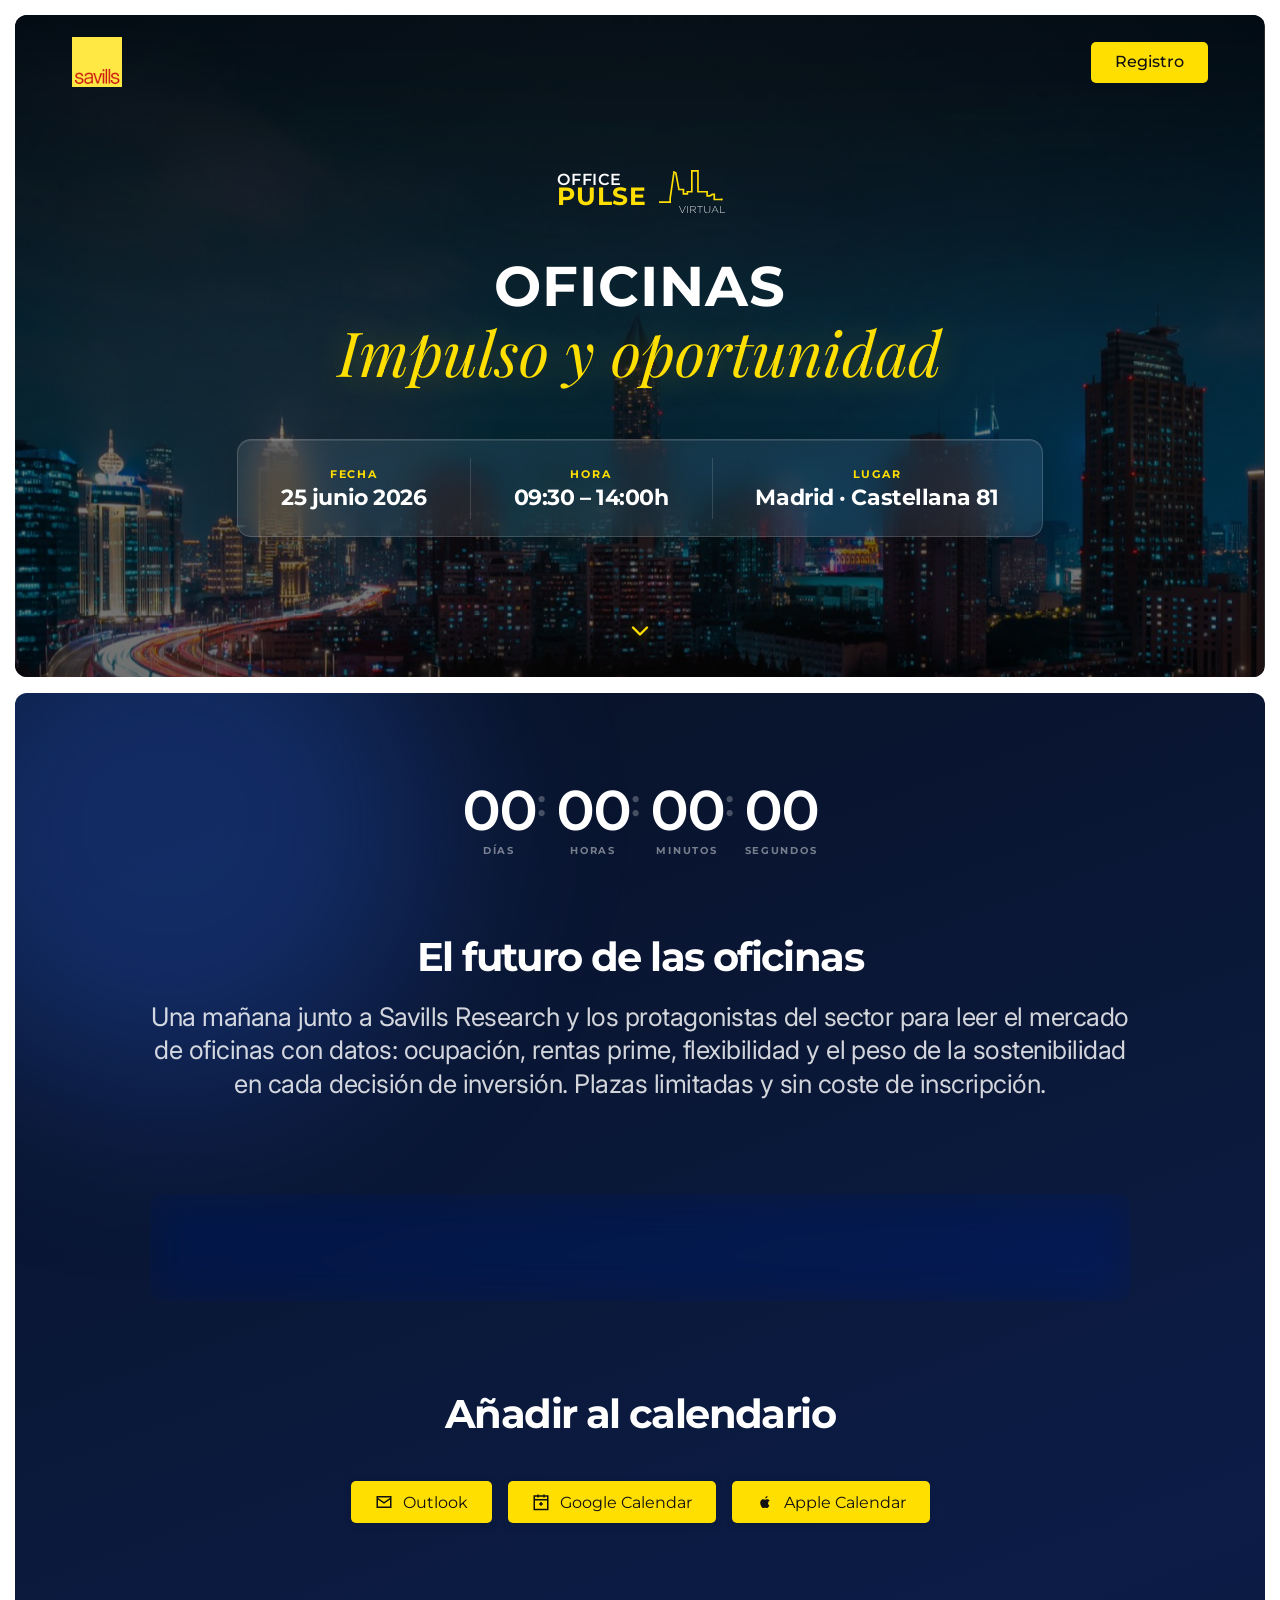
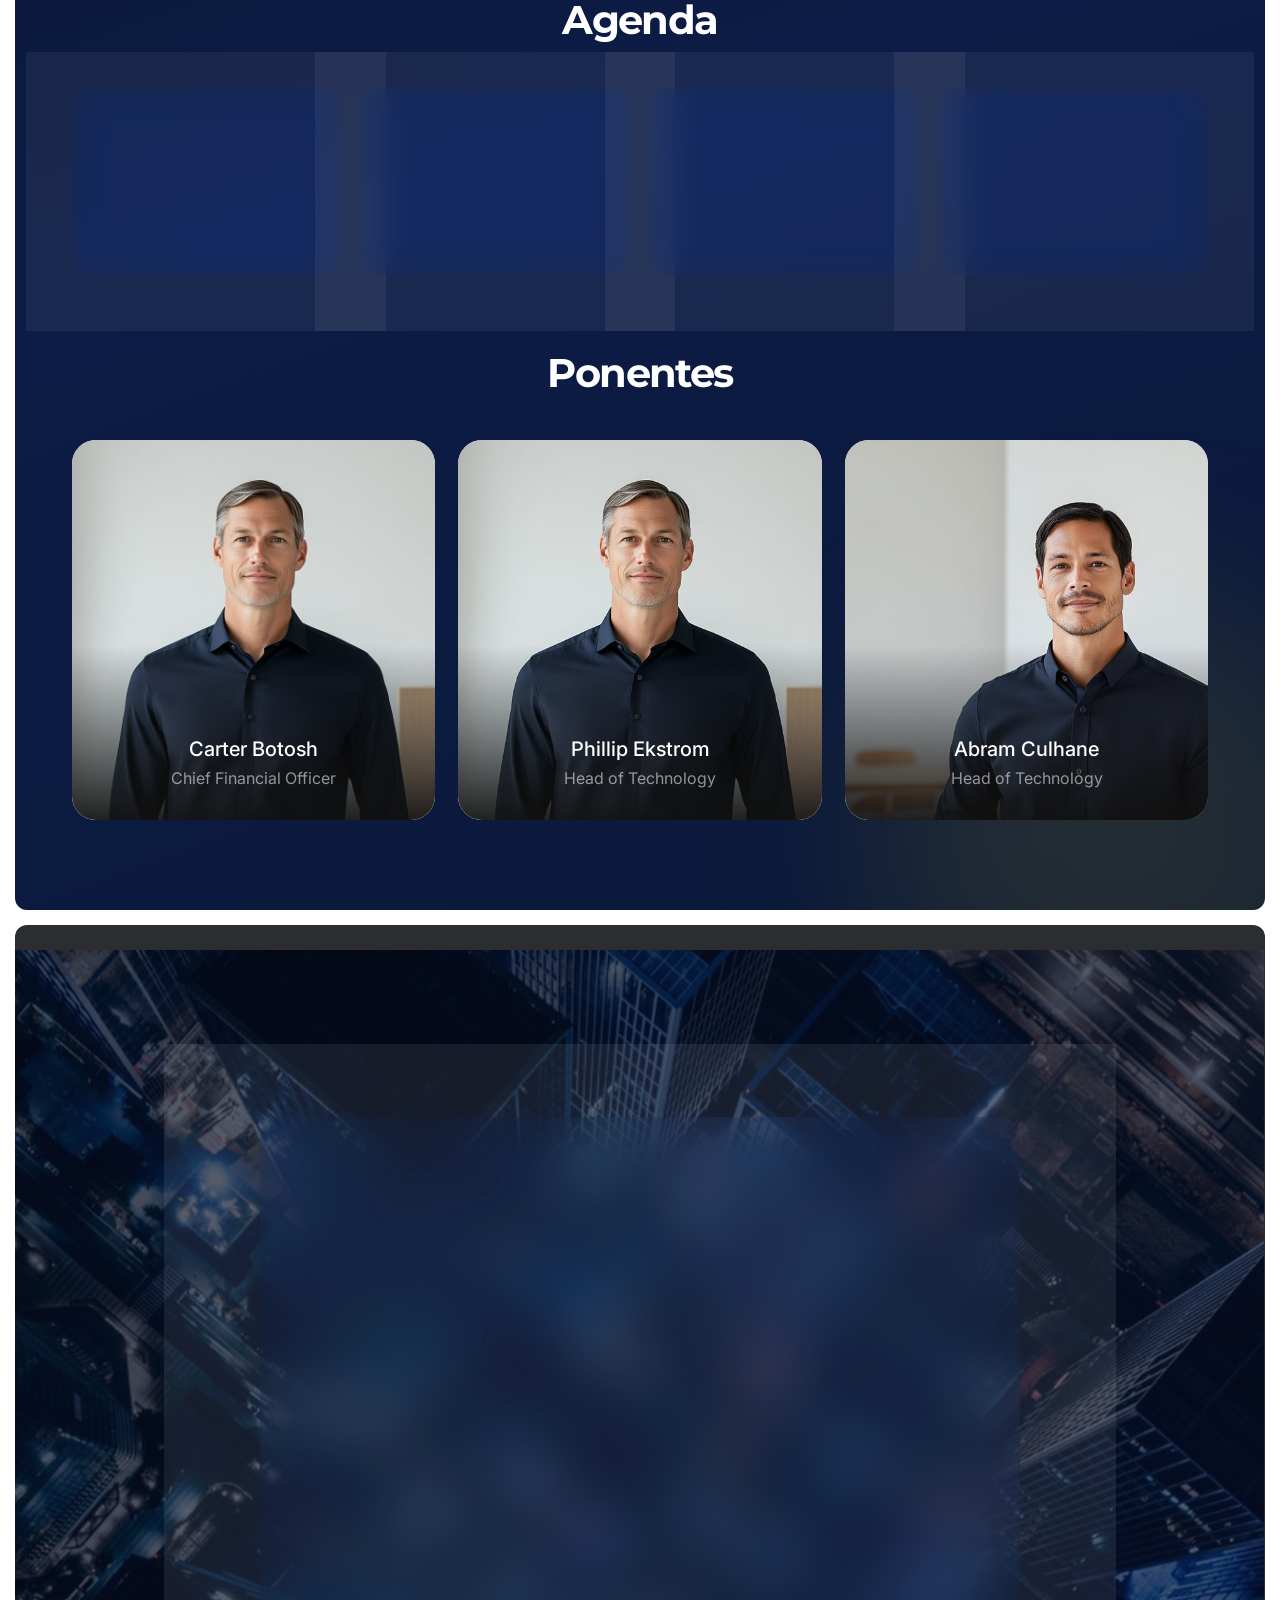
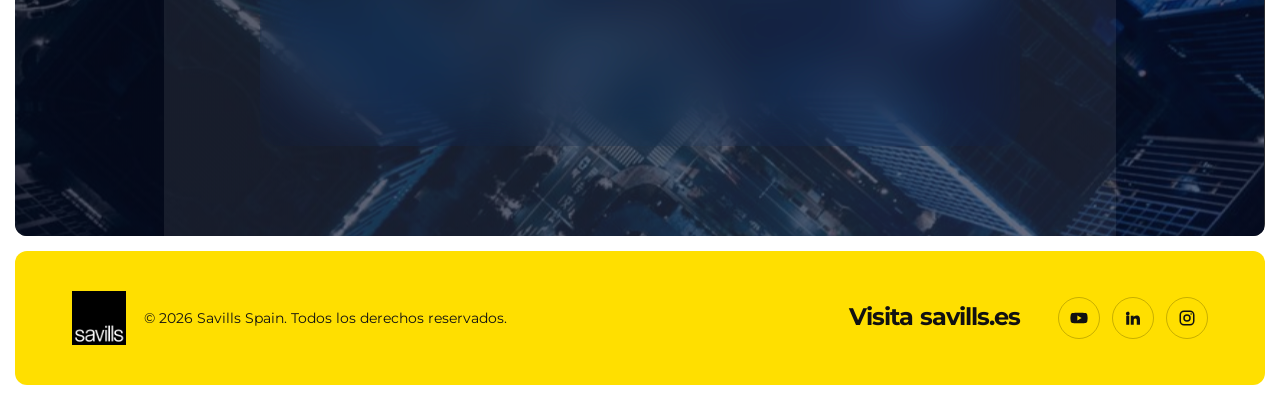
==== index.html @ 477c67a6 "feat: editor visual de landings (Fase 2) + landing data-driven LANDING DATA-DRIVEN (retrocompatible," ====
<!DOCTYPE html>
<html lang="es">
<head>
<meta charset="UTF-8">
<meta name="viewport" content="width=device-width, initial-scale=1.0">
<title>OFICINAS · Impulso y oportunidad — Savills</title>
<link rel="stylesheet" href="styles.css">
</head>
<body>
<div class="page">

  <!-- ============ HERO PANEL (with overlay nav) ============ -->
  <section class="hero panel" id="top">
    <div class="hero__bg" data-bind-bg="hero.backgroundImage" aria-hidden="true"></div>
    <nav class="nav">
      <a class="nav__logo" href="#top" aria-label="Savills">
        <img src="assets/savills-logo.png" alt="Savills">
      </a>
      <div class="nav__right">
        <a class="nav__cta" href="#registro" data-bind="hero.navCta">Registro</a>
      </div>
    </nav>

    <div class="hero__content">
      <div class="oplogo reveal">
        <div class="oplogo__words"><span class="l1" data-bind="hero.eyebrowLine1">OFFICE</span><span class="l2" data-bind="hero.eyebrowLine2">PULSE</span></div>
        <div class="oplogo__mark">
          <svg class="skyline" viewBox="0 0 66.886 34.367" fill="currentColor" aria-hidden="true"><path d="M65.644 29.5c-.358 0-.692.161-.934.444H58.644v-5.285h-3.175l-2.511 1.58h-1.787v-4.393H41.598V0h-8.143v21.846h-4.699v2.298h-2.334v-4.618h-4.853L18.392 2.688l-.016-.081L14.998.794 10.81 29.305l-.006 3.34H0v1.722h12.554v-4.89L16.372 3.493l.436.233 3.305 17.523h4.558v4.617h5.838v-2.297h4.698V1.722h4.642v21.847h9.573v4.393h4.05l2.511-1.581h.91v5.285h7.969c.227.183.5.281.78.281a1.244 1.244 0 0 0 0-2.449l.002.002z"/></svg>
          <svg class="virtual" viewBox="0 0 44.774 6.996" fill="currentColor" aria-hidden="true"><path d="M3.073 6.937 0 .049h.579l2.734 6.292L6.057.049h.548L3.532 6.937h-.459zM8.252 6.889V.049h.519v6.84h-.519zM11.02 6.889V.049h2.933c.858 0 1.547.264 1.966.674.329.323.529.782.529 1.27v.02c0 1.143-.868 1.798-2.046 1.954l2.305 2.922h-.658l-2.225-2.834h-2.285v2.834h-.519zm.519-3.293h2.354c1.168 0 2.036-.577 2.036-1.564v-.019c0-.919-.738-1.495-2.006-1.495h-2.384v3.078zM20.167 6.889V.518h-2.434V.049h5.388v.469h-2.435v6.371h-.519zM27.498 6.996c-1.676 0-2.864-1.036-2.864-2.951V.049h.519v3.947c0 1.613.888 2.541 2.365 2.541 1.417 0 2.325-.84 2.325-2.492V.049h.519v3.938c0 1.964-1.168 3.009-2.864 3.009zM31.573 6.889 34.826 0h.498l3.253 6.889h-.569l-.888-1.916H33l-.888 1.916h-.539zm1.646-2.375h3.682L35.065.557l-1.846 3.957zM40.154 6.889V.049h.519V6.42h4.101v.469h-4.62z"/></svg>
        </div>
      </div>

      <h1 class="hero__title reveal d1" data-bind="hero.title">Oficinas</h1>
      <p class="hero__sub reveal d1" style="color:var(--yellow)" data-bind="hero.subtitle">Impulso y oportunidad</p>

      <dl class="hero__meta reveal d2" data-list="hero.meta">
        <div><dt>25 junio 2026</dt><dd>Fecha</dd></div>
        <div><dt>09:30 – 14:00h</dt><dd>Hora</dd></div>
        <div><dt>Madrid · Castellana 81</dt><dd>Lugar</dd></div>
      </dl>
    </div>
    <a class="hero__scroll-hint" href="#evento" aria-label="Ir a la información del evento">
      <svg viewBox="0 0 24 24" fill="none" stroke="currentColor" stroke-width="2" stroke-linecap="round" stroke-linejoin="round" aria-hidden="true"><path d="m6 9 6 6 6-6"/></svg>
    </a>
  </section>

  <!-- ============ INFO PANEL ============ -->
  <section class="info panel" id="evento">
    <div class="info__inner">

      <!-- countdown -->
      <div class="clock reveal" id="clock" data-target="2026-06-25T09:30:00">
        <div class="clock__unit"><span class="clock__num" data-unit="days">00</span><span class="clock__lbl">días</span></div>
        <div class="clock__unit"><span class="clock__num" data-unit="hours">00</span><span class="clock__lbl">horas</span></div>
        <div class="clock__unit"><span class="clock__num" data-unit="mins">00</span><span class="clock__lbl">minutos</span></div>
        <div class="clock__unit"><span class="clock__num" data-unit="secs">00</span><span class="clock__lbl">segundos</span></div>
      </div>

      <!-- event name + description -->
      <div class="about reveal">
        <h2 class="sec-title" data-bind="event.name">El futuro de las oficinas</h2>
        <p class="about__desc" data-bind="event.description">Una mañana junto a Savills Research y los protagonistas del sector para leer el mercado de oficinas con datos: ocupación, rentas prime, flexibilidad y el peso de la sostenibilidad en cada decisión de inversión. Plazas limitadas y sin coste de inscripción.</p>
      </div>

      <!-- highlights pill -->
      <dl class="highlights reveal" data-list="highlights">
        <div class="highlights__item"><dt>25 jun 2026</dt><dd>Fecha</dd></div>
        <div class="highlights__item"><dt>09:30 – 14:00h</dt><dd>Hora</dd></div>
        <div class="highlights__item"><dt>Castellana 81, Madrid</dt><dd>Lugar</dd></div>
      </dl>

      <!-- add to calendar -->
      <div class="block" id="calendario">
        <h2 class="sec-title reveal">Añadir al calendario</h2>
        <div class="calbtns reveal d1">
          <button class="calbtn" data-cal="outlook">
            <svg viewBox="0 0 24 24" fill="none" stroke="currentColor" stroke-width="2"><rect x="3" y="5" width="18" height="14"/><path d="m3 7 9 6 9-6"/></svg>Outlook</button>
          <button class="calbtn" data-cal="google">
            <svg viewBox="0 0 24 24" fill="none" stroke="currentColor" stroke-width="2"><rect x="3" y="4" width="18" height="18"/><path d="M3 9h18M8 2v4M16 2v4M12 12v5M9.5 14.5h5"/></svg>Google Calendar</button>
          <button class="calbtn" data-cal="apple">
            <svg viewBox="0 0 24 24" fill="currentColor"><path d="M16.4 12.9c0-2 1.6-2.9 1.7-3-1-1.4-2.4-1.6-2.9-1.6-1.3-.1-2.4.7-3 .7-.6 0-1.6-.7-2.6-.7-1.4 0-2.6.8-3.3 2-1.4 2.4-.4 6 1 7.9.7.9 1.4 2 2.4 1.9.9 0 1.3-.6 2.4-.6 1.1 0 1.4.6 2.4.6 1 0 1.6-.9 2.3-1.8.7-1 1-2 1-2-.1 0-2-.7-2-3.4ZM14.6 6.3c.5-.6.8-1.5.7-2.3-.7 0-1.6.5-2.1 1.1-.5.5-.9 1.4-.8 2.2.8.1 1.6-.4 2.2-1Z"/></svg>Apple Calendar</button>
        </div>
      </div>

      <!-- agenda -->
      <div class="block" id="agenda">
        <h2 class="sec-title reveal">Agenda</h2>
        <div class="stats" id="stats"><!-- cards injected --></div>
      </div>

      <!-- speakers -->
      <div class="block" id="ponentes">
        <h2 class="sec-title reveal">Ponentes</h2>
        <div class="speakers" data-list="speakers">
          <figure class="spk reveal">
            <image-slot id="spk-1" shape="rect" fit="cover" src="assets/speaker-1.jpg" placeholder="Foto del ponente"></image-slot>
            <figcaption class="spk__cap"><div class="name">Carter Botosh</div><div class="role">Chief Financial Officer</div></figcaption>
          </figure>
          <figure class="spk reveal d1">
            <image-slot id="spk-2" shape="rect" fit="cover" src="assets/speaker-2.jpg" placeholder="Foto del ponente"></image-slot>
            <figcaption class="spk__cap"><div class="name">Phillip Ekstrom</div><div class="role">Head of Technology</div></figcaption>
          </figure>
          <figure class="spk reveal d2">
            <image-slot id="spk-3" shape="rect" fit="cover" src="assets/speaker-3.jpg" placeholder="Foto del ponente"></image-slot>
            <figcaption class="spk__cap"><div class="name">Abram Culhane</div><div class="role">Head of Technology</div></figcaption>
          </figure>
        </div>
      </div>

    </div>
  </section>

  <!-- ============ REGISTRO PANEL ============ -->
  <section class="registro panel" id="registro">
    <div class="registro__bg" aria-hidden="true"></div>
    <div class="registro__inner">
      <h2 class="sec-title reveal" data-bind="form.title">Formulario de registro</h2>

      <form class="form reveal d1" id="reg-form" novalidate>
        <div class="form__body">
          <div class="form__fields" data-fields>
            <div class="field">
              <label for="f-name">Nombre y apellidos <span class="req">*</span></label>
              <input id="f-name" name="name" type="text" placeholder="Ana García López" autocomplete="name" required>
              <span class="field__err">Indícanos tu nombre y apellidos.</span>
            </div>
            <div class="form__row">
              <div class="field">
                <label for="f-company">Compañía <span class="req">*</span></label>
                <input id="f-company" name="company" type="text" placeholder="Tu empresa" autocomplete="organization" required>
                <span class="field__err">¿En qué compañía trabajas?</span>
              </div>
              <div class="field">
                <label for="f-role">Cargo <span class="req">*</span></label>
                <input id="f-role" name="role" type="text" placeholder="Director de Inmuebles" autocomplete="organization-title" required>
                <span class="field__err">Indícanos tu cargo.</span>
              </div>
            </div>
            <div class="field">
              <label for="f-email">Email corporativo <span class="req">*</span></label>
              <input id="f-email" name="email" type="email" placeholder="nombre@empresa.com" autocomplete="email" required>
              <span class="field__err">Introduce un email corporativo válido.</span>
            </div>
            <div class="field">
              <label for="f-notes">Notas <span class="opt">(opcional)</span></label>
              <textarea id="f-notes" name="notes" placeholder="¿Alguna necesidad de accesibilidad, dieta o tema que te gustaría tratar?"></textarea>
              <span class="field__err"></span>
            </div>
          </div>
          <button type="submit" class="form__submit" data-bind="form.submitLabel">Completar registro</button>
          <p class="form__legal" data-bind-html="form.legal">Al registrarte aceptas la <a href="#">política de privacidad</a> de Savills. Usaremos tus datos únicamente para gestionar tu asistencia a este evento.</p>
        </div>
        <div class="form__success">
          <span class="check"><svg viewBox="0 0 24 24" fill="none" stroke="currentColor"><path d="m20 6-11 11L4 12"/></svg></span>
          <h3 data-bind="form.successTitle">¡Plaza reservada!</h3>
          <p id="success-msg" data-bind="form.successMessage">Gracias, te hemos enviado la confirmación a tu email. Nos vemos el 25 de junio.</p>
          <button type="button" class="calbtn" id="reset-form" data-bind="form.resetLabel" style="border-radius:8px;">Registrar a otra persona</button>
        </div>
      </form>
    </div>
  </section>

  <!-- ============ FOOTER PANEL ============ -->
  <footer class="footer panel">
    <div class="footer__left">
      <span class="footer__logo"><img src="assets/savills-logo-mono-black.png" alt="Savills"></span>
      <span class="footer__copy" data-bind="footer.copy">© 2026 Savills Spain. Todos los derechos reservados.</span>
    </div>
    <div class="footer__right">
      <a class="footer__visit" href="https://www.savills.es" target="_blank" rel="noopener" data-bind="footer.visitLabel" data-bind-href="footer.visitUrl">Visita savills.es</a>
      <div class="footer__social">
        <a class="social-btn" href="#" aria-label="YouTube"><svg viewBox="0 0 24 24" fill="currentColor"><path d="M23 7.5a3 3 0 0 0-2.1-2.1C19 4.9 12 4.9 12 4.9s-7 0-8.9.5A3 3 0 0 0 1 7.5 31 31 0 0 0 .5 12 31 31 0 0 0 1 16.5a3 3 0 0 0 2.1 2.1c1.9.5 8.9.5 8.9.5s7 0 8.9-.5a3 3 0 0 0 2.1-2.1 31 31 0 0 0 .5-4.5 31 31 0 0 0-.5-4.5ZM9.8 15.3V8.7l5.7 3.3-5.7 3.3Z"/></svg></a>
        <a class="social-btn" href="#" aria-label="LinkedIn"><svg viewBox="0 0 24 24" fill="currentColor"><path d="M4.98 3.5A2.5 2.5 0 1 1 5 8.5a2.5 2.5 0 0 1 0-5ZM3 9h4v12H3V9Zm6 0h3.8v1.7h.1c.5-1 1.8-2 3.7-2 4 0 4.7 2.6 4.7 5.9V21H17v-5.5c0-1.3 0-3-1.9-3s-2.1 1.4-2.1 2.9V21H9V9Z"/></svg></a>
        <a class="social-btn" href="#" aria-label="Instagram"><svg viewBox="0 0 24 24" fill="none" stroke="currentColor" stroke-width="2"><rect x="3" y="3" width="18" height="18" rx="5"/><circle cx="12" cy="12" r="4"/><circle cx="17.5" cy="6.5" r="1" fill="currentColor" stroke="none"/></svg></a>
      </div>
    </div>
  </footer>

</div>

<script src="image-slot.js"></script>
<script src="event-config.js"></script>
<script src="app.js"></script>
</body>
</html>
---- styles.css ----
/* =====================================================================
   SAVILLS · OFICINAS — Office Pulse event landing
   Faithful build of the attached Figma (centered card panels, dark hero,
   light-grey info/registro panels, yellow footer). Brand colours + type
   from the Savills design system.
   ===================================================================== */

@import url('https://fonts.googleapis.com/css2?family=Inter:wght@400;500;600&family=Host+Grotesk:wght@400;500;600&family=Playfair+Display:ital,wght@1,400;1,500&display=swap');
@font-face{font-family:'Montserrat';font-weight:300;font-display:swap;src:url('fonts/Montserrat-Light.ttf') format('truetype');}
@font-face{font-family:'Montserrat';font-weight:400;font-display:swap;src:url('fonts/Montserrat-Regular.ttf') format('truetype');}
@font-face{font-family:'Montserrat';font-weight:500;font-display:swap;src:url('fonts/Montserrat-Medium.ttf') format('truetype');}
@font-face{font-family:'Montserrat';font-weight:600;font-display:swap;src:url('fonts/Montserrat-SemiBold.ttf') format('truetype');}
@font-face{font-family:'Montserrat';font-weight:700;font-display:swap;src:url('fonts/Montserrat-Bold.ttf') format('truetype');}
@font-face{font-family:'Montserrat';font-weight:800;font-display:swap;src:url('fonts/Montserrat-ExtraBold.ttf') format('truetype');}

:root{
  --yellow:#FFDF00;
  --yellow-press:#F2D400;
  --ink:#111111;
  --black:#000000;
  --white:#FFFFFF;
  --panel:#E4E4E4;
  --hero:#2C2D31;
  --card:#F3F3F3;
  --grey:#888888;
  --grey-2:#535353;
  --hairline:#D2D2D2;
  --red:#C90C0F;

  --font:'Montserrat','Helvetica Neue',Arial,sans-serif;
  --inter:'Inter',var(--font);
  --grotesk:'Host Grotesk',var(--font);
  --serif:'Playfair Display',Georgia,serif;

  --frame:clamp(10px,1.2vw,16px);
  --maxw:1440px;
  --pad:clamp(22px,4.4vw,60px);
  --tight:-0.04em;
}

*{box-sizing:border-box;}
html{scroll-behavior:smooth;}
@media (prefers-reduced-motion:reduce){html{scroll-behavior:auto;}}
body{
  margin:0;background:var(--white);color:var(--ink);
  font-family:var(--font);font-size:16px;line-height:1.5;
  -webkit-font-smoothing:antialiased;text-rendering:optimizeLegibility;
}
img{display:block;max-width:100%;}
figure{margin:0;}
button{font-family:inherit;cursor:pointer;}
a{color:inherit;text-decoration:none;}

.page{max-width:var(--maxw);margin-inline:auto;padding:var(--frame);
  display:flex;flex-direction:column;gap:var(--frame);}
.panel{border-radius:12px;overflow:hidden;}
.inner{max-width:980px;margin-inline:auto;}

.sec-title{
  font-family:var(--font);font-weight:700;font-size:clamp(28px,4vw,40px);
  letter-spacing:var(--tight);line-height:1.05;text-align:center;color:var(--ink);margin:0;
}

.nav{position:absolute;inset:0 0 auto 0;z-index:20;
  display:flex;align-items:center;justify-content:space-between;
  padding:clamp(16px,2vw,22px) var(--pad);}
.nav__logo{width:50px;height:50px;display:block;flex:none;}
.nav__logo img{width:100%;height:100%;object-fit:contain;}
.nav__right{display:flex;align-items:center;gap:clamp(18px,3vw,40px);}
.nav__links{display:flex;gap:clamp(18px,2.4vw,34px);}
.nav__links a{color:rgba(255,255,255,.86);font-weight:500;font-size:.9rem;letter-spacing:.01em;transition:color .15s;}
.nav__links a:hover{color:#fff;}
.nav__cta{background:var(--yellow);color:var(--ink);font-weight:500;font-size:1rem;
  padding:.55em 1.5em;border-radius:5px;border:none;
  transition:background .18s,transform .12s,box-shadow .2s;}
.nav__cta:hover{background:var(--yellow-press);box-shadow:0 8px 22px rgba(255,223,0,.40);}
.nav__cta:active{transform:translateY(1px);}
@media (max-width:760px){.nav__links{display:none;}}

.hero{position:relative;overflow:hidden;background:var(--hero);color:#fff;
  min-height:clamp(520px,64vw,662px);
  display:flex;flex-direction:column;align-items:center;justify-content:center;
  text-align:center;padding:120px var(--pad) clamp(48px,7vw,90px);}
.hero__bg{
  position:absolute;inset:-25% 0;
  background:url('assets/cover-bg.jpg') center/cover no-repeat;
  will-change:transform;z-index:0;
}
.hero__bg::after{content:"";position:absolute;inset:0;
  background:radial-gradient(120% 90% at 50% 35%,rgba(255,255,255,.04),transparent 60%),
             linear-gradient(180deg,rgba(0,0,0,.42),rgba(0,0,0,.58));pointer-events:none;}
.hero__content{position:relative;z-index:2;display:flex;flex-direction:column;align-items:center;}

.oplogo{display:flex;align-items:center;gap:12px;margin-bottom:clamp(28px,5vw,48px);}
.oplogo__words{display:flex;flex-direction:column;align-items:flex-start;line-height:.86;letter-spacing:.04em;}
.oplogo__words .l1{font-weight:600;font-size:1rem;color:#fff;}
.oplogo__words .l2{font-weight:700;font-size:1.55rem;color:var(--yellow);}
.oplogo__mark{position:relative;width:64px;height:40px;color:var(--yellow);}
.oplogo__mark .skyline{width:100%;height:auto;}
.oplogo__mark .virtual{position:absolute;right:-2px;bottom:-3px;width:46px;height:auto;color:#fff;opacity:.9;}

.hero__title{font-family:var(--font);font-weight:700;text-transform:uppercase;
  font-size:clamp(30px,4.6vw,56px);letter-spacing:.02em;line-height:1;margin:0;}
.hero__sub{font-family:var(--serif);font-style:italic;font-weight:400;
  font-size:clamp(34px,5.2vw,62px);line-height:1.14;margin:.04em 0 0;text-wrap:balance;}
.hero__meta{
  display:inline-flex;align-items:stretch;flex-wrap:wrap;justify-content:center;
  margin-top:clamp(34px,5vw,52px);
  background:rgba(255,255,255,.08);
  backdrop-filter:blur(18px) saturate(150%);
  -webkit-backdrop-filter:blur(18px) saturate(150%);
  border:1px solid rgba(255,255,255,.16);
  border-radius:14px;
  overflow:hidden;
}
.hero__meta div{
  display:flex;flex-direction:column-reverse;align-items:center;gap:3px;
  padding:clamp(16px,2.2vw,26px) clamp(24px,3.4vw,48px);
  position:relative;
}
.hero__meta div+div::before{
  content:"";position:absolute;left:0;top:18%;bottom:18%;
  width:1px;background:rgba(255,255,255,.14);
}
.hero__meta dt{
  font-weight:700;font-size:clamp(16px,1.9vw,22px);
  letter-spacing:-.02em;color:#fff;line-height:1.1;
}
.hero__meta dd{
  margin:0;font-size:.68rem;font-weight:700;
  color:var(--yellow);letter-spacing:.16em;text-transform:uppercase;
}

.info{background:linear-gradient(160deg,#081226 0%,#0c1c46 55%,#0a1838 100%);padding:clamp(48px,7vw,96px) var(--pad);}
.info__inner{max-width:1180px;margin-inline:auto;display:flex;flex-direction:column;
  gap:clamp(44px,6vw,78px);align-items:center;}
.info .sec-title{color:#fff;}

.clock{
  display:flex;align-items:flex-start;justify-content:center;
  gap:clamp(4px,1vw,10px);
}
.clock__unit{
  display:flex;flex-direction:column;align-items:center;
  gap:6px;min-width:clamp(58px,9vw,84px);position:relative;
}
.clock__unit+.clock__unit::before{
  content:":";position:absolute;left:calc(-1 * clamp(4px,1vw,10px));top:0;
  transform:translateX(-50%);
  font-weight:600;font-size:clamp(24px,3.6vw,38px);line-height:1.1;
  color:rgba(255,255,255,.25);
}
.clock__num{
  font-family:var(--font);font-weight:600;
  font-size:clamp(36px,5.4vw,56px);
  color:#fff;letter-spacing:-.03em;line-height:1;
  font-variant-numeric:tabular-nums;
}
.clock__lbl{
  font-size:.6rem;font-weight:700;
  color:rgba(255,255,255,.45);letter-spacing:.18em;text-transform:uppercase;
}
@keyframes num-tick{
  0%{opacity:.4;transform:translateY(-5px);}
  100%{opacity:1;transform:translateY(0);}
}
.clock__num.ticked{animation:num-tick .22s cubic-bezier(.2,.8,.2,1);}

.about{display:flex;flex-direction:column;align-items:center;gap:22px;max-width:980px;}
.about__desc{font-family:var(--inter);font-weight:400;font-size:clamp(17px,2vw,26px);
  line-height:1.32;letter-spacing:-.02em;text-align:center;color:rgba(255,255,255,.82);margin:0;}

.highlights{width:min(980px,100%);
  background:rgba(255,255,255,.06);
  backdrop-filter:blur(18px) saturate(150%);
  -webkit-backdrop-filter:blur(18px) saturate(150%);
  border:1px solid rgba(255,255,255,.14);
  border-radius:12px;
  display:flex;justify-content:center;align-items:stretch;
  padding:clamp(16px,2vw,22px) clamp(20px,3vw,40px);gap:0;}
.highlights__item{flex:1;display:flex;flex-direction:column-reverse;align-items:center;gap:4px;
  padding:6px clamp(8px,2vw,24px);position:relative;text-align:center;}
.highlights__item + .highlights__item::before{content:"";position:absolute;left:0;top:14%;bottom:14%;width:1px;background:rgba(255,255,255,.14);}
.highlights__item dt{font-family:var(--font);font-weight:700;font-size:clamp(15px,1.6vw,20px);letter-spacing:-.01em;color:#fff;white-space:nowrap;}
.highlights__item dd{margin:0;font-size:.62rem;font-weight:700;color:var(--yellow);letter-spacing:.16em;text-transform:uppercase;}
@media (max-width:600px){
  .highlights{flex-direction:column;gap:14px;}
  .highlights__item + .highlights__item::before{display:none;}
}

.block{width:100%;display:flex;flex-direction:column;align-items:center;gap:clamp(28px,4vw,46px);}

.stats{display:grid;grid-template-columns:repeat(4,1fr);gap:clamp(12px,1.6vw,22px);width:100%;}
.stat{background:rgba(255,255,255,.06);
  border:1px solid rgba(255,255,255,.12);
  backdrop-filter:blur(14px) saturate(140%);
  -webkit-backdrop-filter:blur(14px) saturate(140%);
  border-radius:20px;padding:clamp(18px,1.8vw,24px);
  min-height:clamp(150px,16vw,188px);display:flex;flex-direction:column;justify-content:space-between;gap:16px;
  transition:transform .2s ease,box-shadow .2s ease,background .2s ease;}
.stat:hover{transform:translateY(-4px);background:rgba(255,255,255,.10);box-shadow:0 14px 36px rgba(0,0,0,.30);}
.stat__title{font-family:var(--inter);font-weight:400;font-size:clamp(12px,1.1vw,14px);
  letter-spacing:.1em;line-height:1.45;color:var(--yellow);text-transform:uppercase;}
.stat__value{font-family:var(--grotesk);font-weight:400;font-size:clamp(26px,3vw,36px);
  letter-spacing:-.02em;color:#fff;}
@media (max-width:900px){.stats{grid-template-columns:repeat(2,1fr);}}
@media (max-width:480px){.stats{grid-template-columns:1fr;}}

.calbtns{display:flex;gap:clamp(10px,1.4vw,16px);flex-wrap:wrap;justify-content:center;}
.calbtn{background:var(--yellow);color:var(--ink);border:none;border-radius:5px;
  font-family:var(--font);font-weight:400;font-size:1rem;padding:.7em 1.5em;
  display:inline-flex;align-items:center;gap:10px;transition:background .15s,transform .12s;}
.calbtn svg{width:18px;height:18px;}
.calbtn:hover{background:var(--yellow-press);}
.calbtn:active{transform:translateY(1px);}

.speakers{display:grid;grid-template-columns:repeat(3,1fr);gap:clamp(14px,1.8vw,28px);width:100%;}
.spk{position:relative;border-radius:24px;overflow:hidden;aspect-ratio:378/395;background:var(--card);}
.spk image-slot,.spk__img{position:absolute;inset:0;width:100%;height:100%;display:block;}
.spk__img{object-fit:cover;}
.spk::after{content:"";position:absolute;left:0;right:0;bottom:0;height:46%;
  background:linear-gradient(to top,rgba(17,17,17,.92),rgba(17,17,17,0));z-index:2;pointer-events:none;}
.spk__cap{position:absolute;left:0;right:0;bottom:clamp(18px,2.4vw,30px);z-index:3;text-align:center;padding:0 16px;}
.spk__cap .name{font-family:var(--inter);font-weight:500;font-size:clamp(16px,1.7vw,20px);color:#fff;}
.spk__cap .role{font-family:var(--inter);font-weight:400;font-size:clamp(13px,1.4vw,16px);color:rgba(255,255,255,.55);margin-top:2px;}
@media (max-width:760px){.speakers{grid-template-columns:1fr;max-width:420px;margin-inline:auto;}}

.registro{
  position:relative;
  overflow:hidden;
  background:var(--hero);
  padding:clamp(48px,7vw,90px) var(--pad);
}
.registro__bg{
  position:absolute;
  inset:-25% 0;
  background:url('assets/registro-bg.jpg') center/cover no-repeat;
  will-change:transform;
  z-index:0;
}
.registro__bg::after{
  content:"";position:absolute;inset:0;
  background:linear-gradient(135deg,rgba(4,10,28,.72) 0%,rgba(8,18,50,.60) 100%);
}
.registro__inner{position:relative;z-index:1;max-width:760px;margin-inline:auto;display:flex;flex-direction:column;align-items:center;gap:clamp(8px,1.4vw,16px);}
.registro h2{margin:0 0 clamp(28px,4vw,44px);color:#fff;}

.form{
  width:100%;
  background:rgba(255,255,255,.08);
  backdrop-filter:blur(28px) saturate(160%);
  -webkit-backdrop-filter:blur(28px) saturate(160%);
  border:1px solid rgba(255,255,255,.16);
  border-radius:20px;
  padding:clamp(28px,3.6vw,52px);
  box-shadow:0 24px 64px rgba(0,0,0,.35),inset 0 1px 0 rgba(255,255,255,.12);
}
.form__row{display:grid;grid-template-columns:1fr 1fr;gap:18px;}
.field{display:flex;flex-direction:column;gap:7px;margin-bottom:18px;}
.field label{font-family:var(--inter);font-size:.82rem;font-weight:600;letter-spacing:.02em;color:rgba(255,255,255,.65);}
.field label .opt{font-weight:400;color:rgba(255,255,255,.35);}
.field .req{color:#ff8080;}
.field input,.field textarea,.field select{
  font-family:var(--inter);font-size:1rem;color:#fff;
  background:rgba(255,255,255,.07);
  border:1.5px solid rgba(255,255,255,.14);
  border-radius:10px;padding:.8em .95em;width:100%;
  transition:border-color .18s,background .18s;}
.field textarea{resize:vertical;min-height:104px;}
.field select{appearance:none;-webkit-appearance:none;cursor:pointer;
  background-image:url("data:image/svg+xml,%3Csvg xmlns='http://www.w3.org/2000/svg' viewBox='0 0 24 24' fill='none' stroke='%23ffffff99' stroke-width='2' stroke-linecap='round' stroke-linejoin='round'%3E%3Cpath d='m6 9 6 6 6-6'/%3E%3C/svg%3E");
  background-repeat:no-repeat;background-position:right .9em center;background-size:18px;padding-right:2.6em;}
.field select option{color:#111;}
.field input::placeholder,.field textarea::placeholder{color:rgba(255,255,255,.28);}
.field input:focus,.field textarea:focus,.field select:focus{
  outline:none;
  border-color:rgba(255,255,255,.55);
  background:rgba(255,255,255,.11);}
.field.invalid input,.field.invalid textarea,.field.invalid select{border-color:#ff6b6b;background:rgba(255,80,80,.07);}
.spk__ph{display:flex;align-items:center;justify-content:center;text-align:center;
  background:var(--card);color:var(--grey);font-size:.8rem;font-weight:600;padding:12px;}
.field__err{font-family:var(--inter);font-size:.78rem;color:#ff8080;font-weight:500;display:none;}
.field.invalid .field__err{display:block;}
.form__submit{width:100%;margin-top:4px;background:var(--yellow);color:var(--ink);border:none;border-radius:10px;
  font-family:var(--font);font-weight:700;font-size:1.02rem;padding:1.05em;transition:background .15s,transform .12s,box-shadow .15s;}
.form__submit:hover{background:var(--yellow-press);box-shadow:0 4px 20px rgba(255,223,0,.35);}
.form__submit:active{transform:translateY(1px);}
.form__legal{font-family:var(--inter);font-size:.78rem;color:rgba(255,255,255,.4);text-align:center;margin:14px 0 0;line-height:1.5;}
.form__legal a{color:rgba(255,255,255,.65);text-decoration:underline;}
@media (max-width:520px){.form__row{grid-template-columns:1fr;}}

.form__success{display:none;flex-direction:column;align-items:center;text-align:center;gap:16px;padding:clamp(28px,4vw,48px) 12px;}
.form.done .form__body{display:none;}
.form.done .form__success{display:flex;}
.form__success .check{width:68px;height:68px;background:var(--yellow);border-radius:50%;display:grid;place-items:center;}
.form__success .check svg{width:34px;height:34px;color:var(--ink);stroke-width:3;}
.form__success h3{font-family:var(--font);font-weight:700;font-size:1.5rem;margin:0;letter-spacing:var(--tight);color:#fff;}
.form__success p{font-family:var(--inter);color:rgba(255,255,255,.6);margin:0;max-width:36ch;}

.footer{background:var(--yellow);color:var(--ink);padding:clamp(28px,3.4vw,40px) var(--pad);
  display:flex;align-items:center;justify-content:space-between;gap:28px;flex-wrap:wrap;}
.footer__logo{width:54px;height:54px;display:grid;place-items:center;flex:none;}
.footer__logo img{width:100%;height:100%;object-fit:contain;}
.footer__left{display:flex;align-items:center;gap:18px;}
.footer__copy{font-family:var(--font);font-weight:400;font-size:.86rem;color:var(--ink);}
.footer__right{display:flex;align-items:center;gap:clamp(20px,3vw,40px);}
.footer__visit{font-family:var(--font);font-weight:700;font-size:clamp(18px,2vw,24px);letter-spacing:var(--tight);
  border-bottom:2px solid var(--ink);padding-bottom:2px;transition:opacity .15s;}
.footer__visit:hover{opacity:.65;}
.footer__social{display:flex;gap:12px;}
.social-btn{width:42px;height:42px;border-radius:50%;border:1px solid rgba(0,0,0,.22);
  display:grid;place-items:center;color:var(--ink);transition:background .15s,color .15s,transform .12s;}
.social-btn svg{width:18px;height:18px;}
.social-btn:hover{background:var(--ink);color:var(--yellow);transform:translateY(-2px);}
@media (max-width:680px){.footer{flex-direction:column;align-items:flex-start;gap:22px;}}

.reveal{opacity:0;transform:translateY(30px);transition:opacity 1.05s cubic-bezier(.16,.7,.2,1),transform 1.05s cubic-bezier(.16,.7,.2,1);}
.reveal.in{opacity:1;transform:none;}
.reveal.d1{transition-delay:.12s;}
.reveal.d2{transition-delay:.24s;}
.reveal.d3{transition-delay:.36s;}
html.reveal-fallback .reveal{opacity:1 !important;transform:none !important;transition:none !important;}
@media (prefers-reduced-motion:reduce){.reveal{opacity:1;transform:none;transition:none;}}
.reveal.d4{transition-delay:.48s;}

/* =====================================================================
   ENHANCEMENTS · capa de pulido visual (degradados · glows · microinteracciones)
   Bloque ADITIVO — eliminar de aquí al final para volver al estado anterior.
   ===================================================================== */

/* — Marca: selección de texto + scrollbar — */
::selection{background:var(--yellow);color:var(--ink);}
html{scrollbar-color:var(--yellow) transparent;}
*::-webkit-scrollbar{width:10px;height:10px;}
*::-webkit-scrollbar-track{background:transparent;}
*::-webkit-scrollbar-thumb{background:rgba(120,120,120,.45);border-radius:10px;}
*::-webkit-scrollbar-thumb:hover{background:var(--yellow);}

/* — Accesibilidad: foco visible coherente — */
a:focus-visible,button:focus-visible,input:focus-visible,textarea:focus-visible{
  outline:2px solid var(--yellow);outline-offset:3px;border-radius:4px;
}

/* — Botones amarillos: lift + glow (color plano, sin degradado) — */
.calbtn,.form__submit{
  box-shadow:0 2px 10px rgba(0,0,0,.10);
  transition:transform .18s cubic-bezier(.2,.8,.2,1),box-shadow .25s ease,background-color .15s ease;
}
.calbtn:hover,.form__submit:hover{
  transform:translateY(-2px);
  box-shadow:0 12px 28px rgba(255,223,0,.40);
}
.calbtn:active,.form__submit:active{transform:translateY(0);box-shadow:0 4px 14px rgba(255,223,0,.30);}

/* — Shine sweep en el CTA del formulario — */
.form__submit{position:relative;overflow:hidden;}
.form__submit::after{
  content:"";position:absolute;top:0;left:0;height:100%;width:55%;pointer-events:none;
  background:linear-gradient(120deg,transparent,rgba(255,255,255,.55),transparent);
  transform:translateX(-180%) skewX(-18deg);transition:transform .7s ease;
}
.form__submit:hover::after{transform:translateX(280%) skewX(-18deg);}

/* — Logo nav: leve realce al pasar — */
.nav__logo{transition:transform .3s cubic-bezier(.2,.8,.2,1);}
.nav__logo:hover{transform:scale(1.06);}

/* — Hero: glow en el subtítulo amarillo + flotación del isotipo — */
.hero__sub{text-shadow:0 2px 34px rgba(255,223,0,.28);}
.oplogo__mark{animation:op-float 4.5s ease-in-out infinite;}
@keyframes op-float{0%,100%{transform:translateY(0);}50%{transform:translateY(-5px);}}

/* — Profundidad extra en superficies glass — */
.hero__meta,.highlights,.stat{box-shadow:0 10px 30px rgba(0,0,0,.18),inset 0 1px 0 rgba(255,255,255,.10);}

/* — Info: glows ambientales que derivan lentamente — */
.info{position:relative;}
.info__inner{position:relative;z-index:1;}
.info::before,.info::after{content:"";position:absolute;border-radius:50%;filter:blur(90px);pointer-events:none;z-index:0;}
.info::before{width:540px;height:540px;background:rgba(40,92,210,.34);top:-140px;left:-120px;animation:glow-a 17s ease-in-out infinite;}
.info::after{width:480px;height:480px;background:rgba(255,223,0,.10);bottom:-160px;right:-90px;animation:glow-b 20s ease-in-out infinite;}
@keyframes glow-a{0%,100%{transform:translate(0,0);}50%{transform:translate(60px,40px);}}
@keyframes glow-b{0%,100%{transform:translate(0,0);}50%{transform:translate(-50px,-30px);}}

/* — Tarjetas de agenda: acento amarillo que se despliega en hover — */
.stat{position:relative;}
.stat::before{content:"";position:absolute;top:0;left:50%;transform:translateX(-50%);
  width:0;height:3px;border-radius:0 0 3px 3px;background:var(--yellow);transition:width .32s cubic-bezier(.2,.8,.2,1);}
.stat:hover::before{width:64%;}

/* — Ponentes: zoom de imagen + elevación + glow — */
.spk{transition:transform .35s cubic-bezier(.2,.8,.2,1),box-shadow .35s ease;}
.spk image-slot,.spk .spk__img{transition:transform .55s cubic-bezier(.2,.8,.2,1);transform-origin:center;}
.spk:hover{transform:translateY(-5px);box-shadow:0 24px 48px rgba(0,0,0,.40);}
.spk:hover image-slot,.spk:hover .spk__img{transform:scale(1.07);}
.spk__cap{transition:transform .35s cubic-bezier(.2,.8,.2,1);}
.spk:hover .spk__cap{transform:translateY(-4px);}

/* — Footer: redes con relieve + enlace con subrayado animado — */
.social-btn{transition:background .2s,color .2s,transform .18s cubic-bezier(.2,.8,.2,1),box-shadow .2s;}
.social-btn:hover{box-shadow:0 10px 20px rgba(0,0,0,.22);}
.footer__visit{border-bottom:none;position:relative;padding-bottom:3px;}
.footer__visit::after{content:"";position:absolute;left:0;bottom:0;width:100%;height:2px;background:var(--ink);
  transform:scaleX(0);transform-origin:left;transition:transform .4s cubic-bezier(.2,.8,.2,1);}
.footer__visit:hover{opacity:1;}
.footer__visit:hover::after{transform:scaleX(1);transform-origin:left;}

/* — Botón flotante "volver arriba" — */
.to-top{
  position:fixed;right:clamp(16px,2.4vw,28px);bottom:clamp(16px,2.4vw,28px);z-index:60;
  width:48px;height:48px;border:none;border-radius:50%;
  background-image:linear-gradient(135deg,#FFE85C 0%,#FFDF00 52%,#F4D200 100%);
  color:var(--ink);display:grid;place-items:center;
  box-shadow:0 8px 22px rgba(0,0,0,.28);
  opacity:0;visibility:hidden;transform:translateY(14px) scale(.9);
  transition:opacity .3s ease,transform .3s cubic-bezier(.2,.8,.2,1),visibility .3s,box-shadow .25s ease;
}
.to-top.show{opacity:1;visibility:visible;transform:translateY(0) scale(1);}
.to-top:hover{transform:translateY(-3px) scale(1.05);box-shadow:0 14px 30px rgba(255,223,0,.45);}
.to-top:active{transform:translateY(0) scale(1);}
.to-top svg{width:22px;height:22px;}

/* — Hero scroll hint arrow — */
.hero__scroll-hint{
  position:absolute;bottom:clamp(20px,3.5vw,32px);left:50%;
  transform:translateX(-50%);z-index:2;
  display:block;color:var(--yellow);opacity:1;cursor:pointer;
  animation:scroll-bounce 2.6s ease-in-out infinite;
}
.hero__scroll-hint svg{display:block;width:28px;height:28px;
  filter:drop-shadow(0 0 6px rgba(255,223,0,.45));transition:transform .2s ease;}
.hero__scroll-hint:hover svg{transform:translateY(3px);}
@keyframes scroll-bounce{
  0%,100%{transform:translateX(-50%) translateY(0);}
  55%{transform:translateX(-50%) translateY(8px);}
}

/* — Respeto a usuarios con movimiento reducido — */
@media (prefers-reduced-motion:reduce){
  .oplogo__mark,.info::before,.info::after{animation:none;}
  .form__submit::after{transition:none;}
  .spk,.spk image-slot,.spk__cap,.stat::before{transition:none;}
  .to-top{transition:opacity .2s ease,visibility .2s;}
  .hero__scroll-hint{animation:none;}
}

/* =====================================================================
   MOBILE REVIEW · ajustes responsive (≤860 / ≤600 / ≤420)
   ===================================================================== */
@media (max-width:860px){
  /* Nav más compacta + menos espacio superior del hero */
  .hero{padding-top:clamp(88px,16vw,110px);}
  .nav__logo{width:44px;height:44px;}

  /* Calendario: botones apilados a ancho cómodo (mejor tap target) */
  .calbtns{width:100%;max-width:380px;flex-direction:column;}
  .calbtn{width:100%;justify-content:center;padding:.95em 1.2em;}

  /* Footer: el bloque derecho fluye en vertical sin apretarse */
  .footer__right{flex-direction:column;align-items:flex-start;gap:16px;}
  .footer__visit{font-size:clamp(18px,5vw,22px);}
}

@media (max-width:600px){
  /* HERO highlights: uno por fila, más pequeños y sin líneas separadoras */
  .hero__meta{
    flex-direction:column;align-items:stretch;
    width:min(300px,100%);
    margin-top:clamp(24px,8vw,34px);
  }
  .hero__meta div{padding:13px 18px;gap:2px;}
  .hero__meta div+div::before{display:none;}              /* fuera separadores verticales */
  .hero__meta div+div{box-shadow:inset 0 1px 0 rgba(255,255,255,.10);} /* hairline horizontal sutil */
  .hero__meta dt{font-size:1rem;}
  .hero__meta dd{font-size:.56rem;letter-spacing:.14em;}

  /* Títulos de sección algo menores */
  .sec-title{font-size:clamp(24px,7vw,32px);}

  /* Form: padding interno más contenido */
  .form{padding:clamp(22px,6vw,32px);}
}

@media (max-width:420px){
  /* Hero: tipografía ajustada a pantallas estrechas */
  .hero__title{font-size:clamp(26px,9vw,34px);}
  .hero__sub{font-size:clamp(28px,11vw,40px);}
  .oplogo__words .l2{font-size:1.35rem;}

  /* Countdown: que entre cómodo, unidades flexibles */
  .clock{gap:6px;width:100%;}
  .clock__unit{min-width:0;flex:1;}
  .clock__num{font-size:clamp(28px,11vw,38px);}
  .clock__lbl{font-size:.52rem;letter-spacing:.1em;}
  .clock__unit+.clock__unit::before{font-size:22px;left:-3px;}

  /* About: lectura cómoda */
  .about__desc{font-size:clamp(15px,4.6vw,18px);}

  /* Footer: copy y logo proporcionados */
  .footer__logo{width:48px;height:48px;}
}
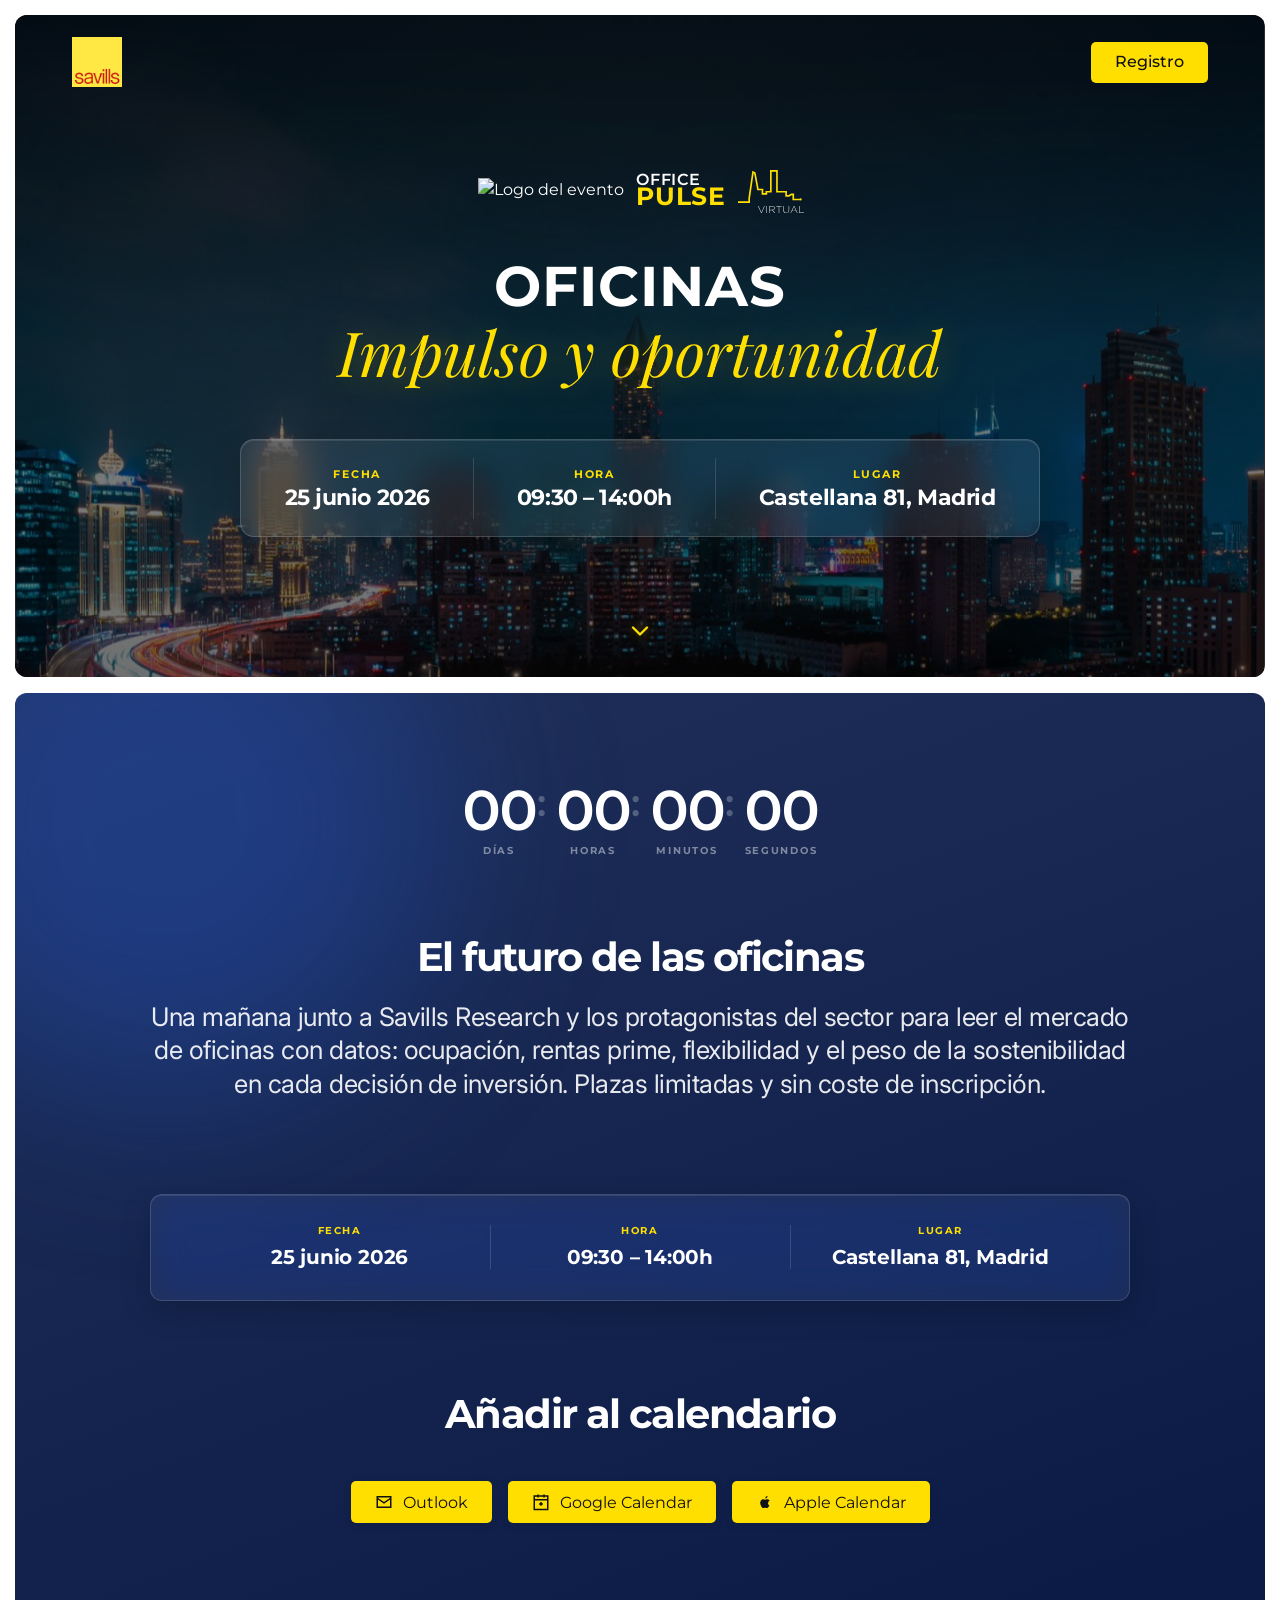
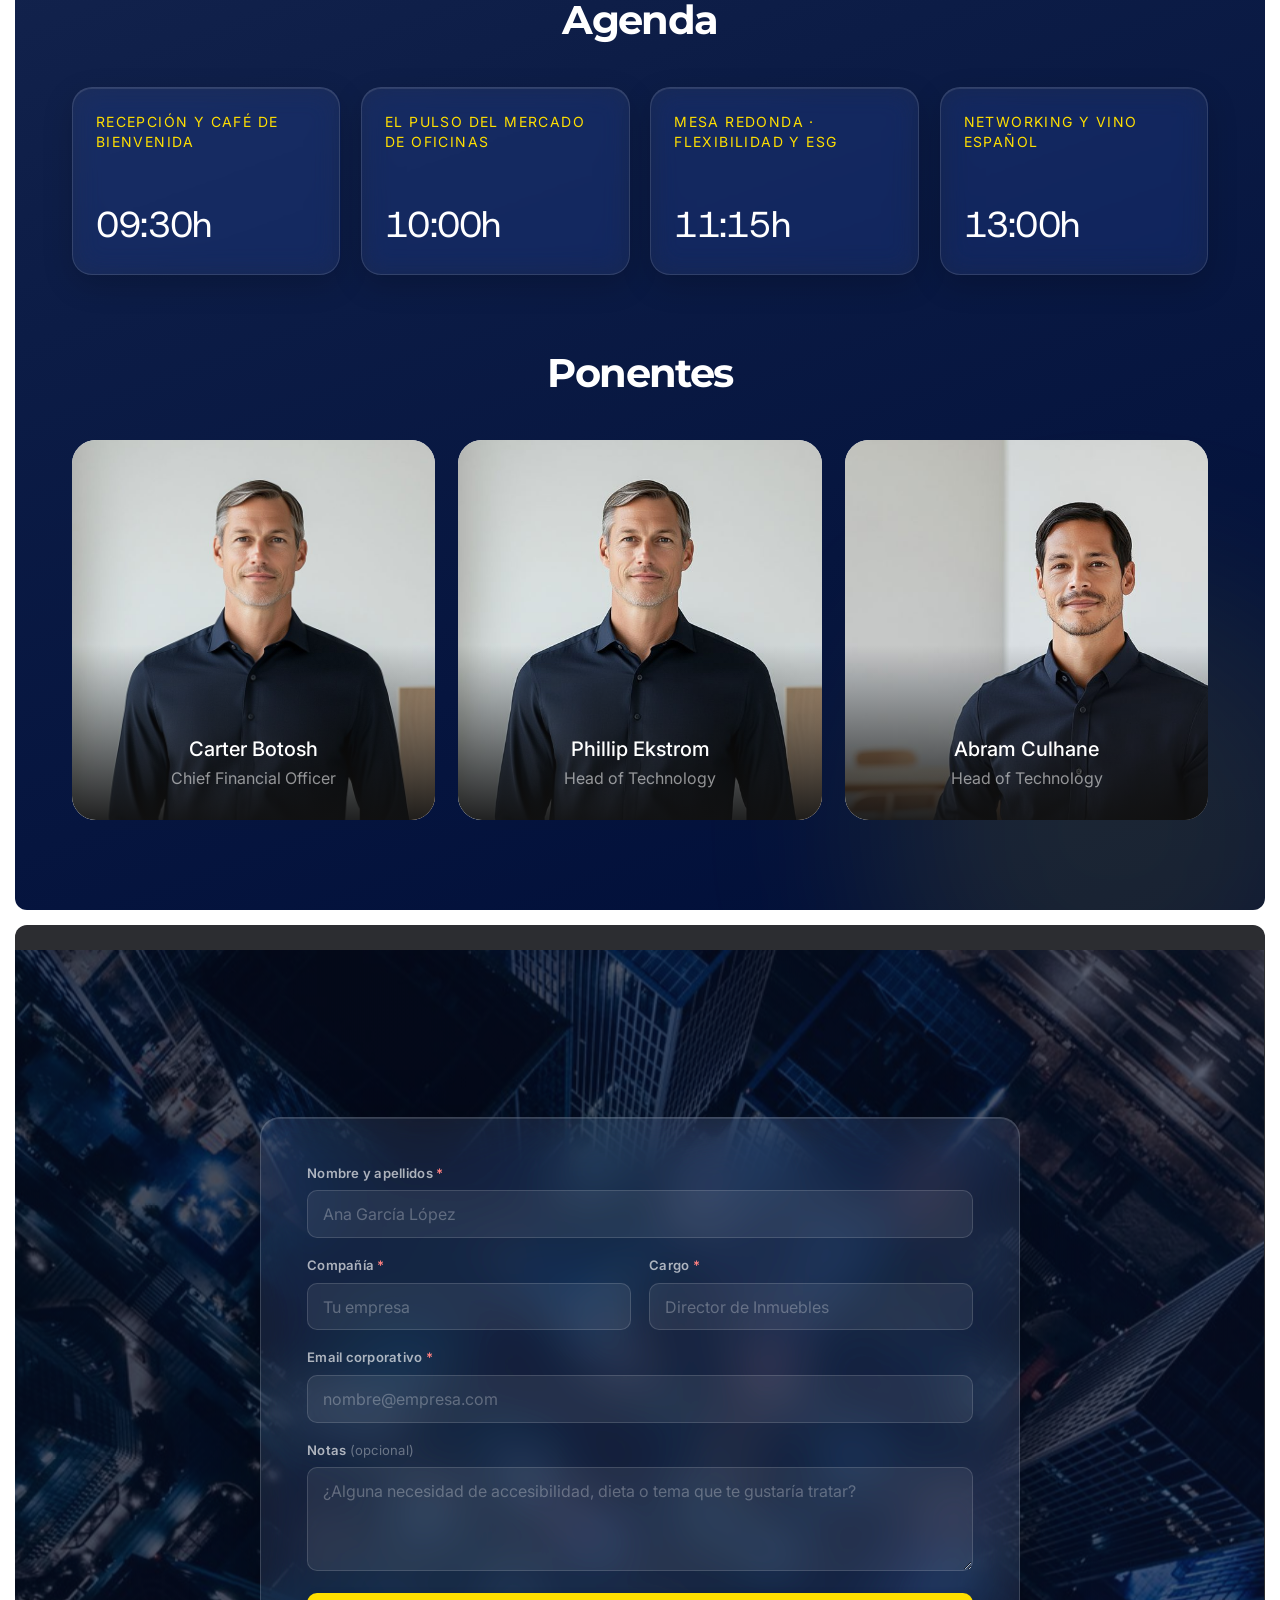
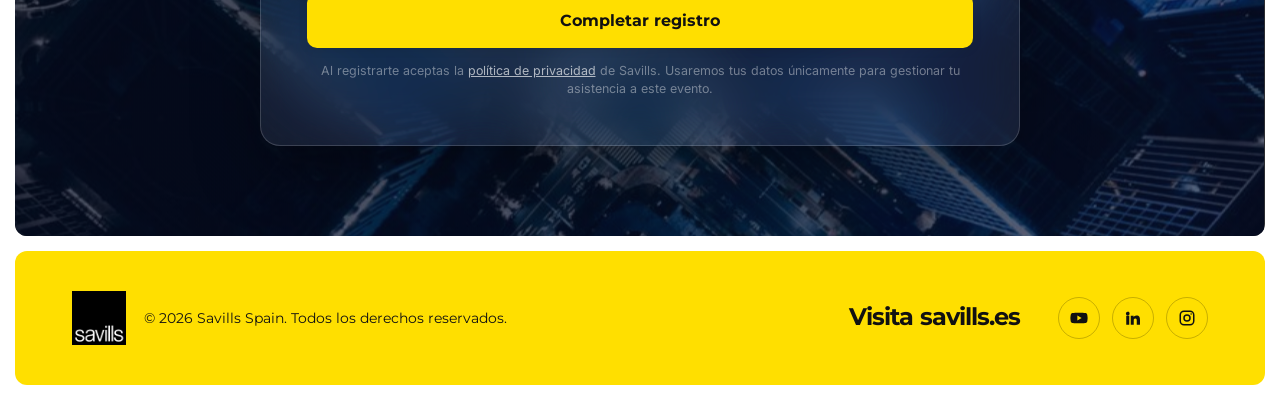
==== commit b2fa7d4b: "feat(editor): colores, ocultar secciones, logo de evento, fondos editables Ajustes solicitados sobre" ====
--- a/index.html
+++ b/index.html
@@ -22,18 +22,21 @@
     </nav>
 
     <div class="hero__content">
-      <div class="oplogo reveal">
-        <div class="oplogo__words"><span class="l1" data-bind="hero.eyebrowLine1">OFFICE</span><span class="l2" data-bind="hero.eyebrowLine2">PULSE</span></div>
-        <div class="oplogo__mark">
-          <svg class="skyline" viewBox="0 0 66.886 34.367" fill="currentColor" aria-hidden="true"><path d="M65.644 29.5c-.358 0-.692.161-.934.444H58.644v-5.285h-3.175l-2.511 1.58h-1.787v-4.393H41.598V0h-8.143v21.846h-4.699v2.298h-2.334v-4.618h-4.853L18.392 2.688l-.016-.081L14.998.794 10.81 29.305l-.006 3.34H0v1.722h12.554v-4.89L16.372 3.493l.436.233 3.305 17.523h4.558v4.617h5.838v-2.297h4.698V1.722h4.642v21.847h9.573v4.393h4.05l2.511-1.581h.91v5.285h7.969c.227.183.5.281.78.281a1.244 1.244 0 0 0 0-2.449l.002.002z"/></svg>
-          <svg class="virtual" viewBox="0 0 44.774 6.996" fill="currentColor" aria-hidden="true"><path d="M3.073 6.937 0 .049h.579l2.734 6.292L6.057.049h.548L3.532 6.937h-.459zM8.252 6.889V.049h.519v6.84h-.519zM11.02 6.889V.049h2.933c.858 0 1.547.264 1.966.674.329.323.529.782.529 1.27v.02c0 1.143-.868 1.798-2.046 1.954l2.305 2.922h-.658l-2.225-2.834h-2.285v2.834h-.519zm.519-3.293h2.354c1.168 0 2.036-.577 2.036-1.564v-.019c0-.919-.738-1.495-2.006-1.495h-2.384v3.078zM20.167 6.889V.518h-2.434V.049h5.388v.469h-2.435v6.371h-.519zM27.498 6.996c-1.676 0-2.864-1.036-2.864-2.951V.049h.519v3.947c0 1.613.888 2.541 2.365 2.541 1.417 0 2.325-.84 2.325-2.492V.049h.519v3.938c0 1.964-1.168 3.009-2.864 3.009zM31.573 6.889 34.826 0h.498l3.253 6.889h-.569l-.888-1.916H33l-.888 1.916h-.539zm1.646-2.375h3.682L35.065.557l-1.846 3.957zM40.154 6.889V.049h.519V6.42h4.101v.469h-4.62z"/></svg>
+      <div class="oplogo reveal" data-logo-slot>
+        <img class="oplogo__img" data-bind-img="hero.eventLogo" alt="Logo del evento" hidden>
+        <div class="oplogo__default">
+          <div class="oplogo__words"><span class="l1">OFFICE</span><span class="l2">PULSE</span></div>
+          <div class="oplogo__mark">
+            <svg class="skyline" viewBox="0 0 66.886 34.367" fill="currentColor" aria-hidden="true"><path d="M65.644 29.5c-.358 0-.692.161-.934.444H58.644v-5.285h-3.175l-2.511 1.58h-1.787v-4.393H41.598V0h-8.143v21.846h-4.699v2.298h-2.334v-4.618h-4.853L18.392 2.688l-.016-.081L14.998.794 10.81 29.305l-.006 3.34H0v1.722h12.554v-4.89L16.372 3.493l.436.233 3.305 17.523h4.558v4.617h5.838v-2.297h4.698V1.722h4.642v21.847h9.573v4.393h4.05l2.511-1.581h.91v5.285h7.969c.227.183.5.281.78.281a1.244 1.244 0 0 0 0-2.449l.002.002z"/></svg>
+            <svg class="virtual" viewBox="0 0 44.774 6.996" fill="currentColor" aria-hidden="true"><path d="M3.073 6.937 0 .049h.579l2.734 6.292L6.057.049h.548L3.532 6.937h-.459zM8.252 6.889V.049h.519v6.84h-.519zM11.02 6.889V.049h2.933c.858 0 1.547.264 1.966.674.329.323.529.782.529 1.27v.02c0 1.143-.868 1.798-2.046 1.954l2.305 2.922h-.658l-2.225-2.834h-2.285v2.834h-.519zm.519-3.293h2.354c1.168 0 2.036-.577 2.036-1.564v-.019c0-.919-.738-1.495-2.006-1.495h-2.384v3.078zM20.167 6.889V.518h-2.434V.049h5.388v.469h-2.435v6.371h-.519zM27.498 6.996c-1.676 0-2.864-1.036-2.864-2.951V.049h.519v3.947c0 1.613.888 2.541 2.365 2.541 1.417 0 2.325-.84 2.325-2.492V.049h.519v3.938c0 1.964-1.168 3.009-2.864 3.009zM31.573 6.889 34.826 0h.498l3.253 6.889h-.569l-.888-1.916H33l-.888 1.916h-.539zm1.646-2.375h3.682L35.065.557l-1.846 3.957zM40.154 6.889V.049h.519V6.42h4.101v.469h-4.62z"/></svg>
+          </div>
         </div>
       </div>
 
       <h1 class="hero__title reveal d1" data-bind="hero.title">Oficinas</h1>
       <p class="hero__sub reveal d1" style="color:var(--yellow)" data-bind="hero.subtitle">Impulso y oportunidad</p>
 
-      <dl class="hero__meta reveal d2" data-list="hero.meta">
+      <dl class="hero__meta reveal d2" data-list="highlights">
         <div><dt>25 junio 2026</dt><dd>Fecha</dd></div>
         <div><dt>09:30 – 14:00h</dt><dd>Hora</dd></div>
         <div><dt>Madrid · Castellana 81</dt><dd>Lugar</dd></div>
@@ -49,7 +52,7 @@
     <div class="info__inner">
 
       <!-- countdown -->
-      <div class="clock reveal" id="clock" data-target="2026-06-25T09:30:00">
+      <div class="clock reveal" id="clock" data-section="countdown" data-target="2026-06-25T09:30:00">
         <div class="clock__unit"><span class="clock__num" data-unit="days">00</span><span class="clock__lbl">días</span></div>
         <div class="clock__unit"><span class="clock__num" data-unit="hours">00</span><span class="clock__lbl">horas</span></div>
         <div class="clock__unit"><span class="clock__num" data-unit="mins">00</span><span class="clock__lbl">minutos</span></div>
@@ -63,14 +66,14 @@
       </div>
 
       <!-- highlights pill -->
-      <dl class="highlights reveal" data-list="highlights">
+      <dl class="highlights reveal" data-section="highlights" data-list="highlights" data-item-class="highlights__item">
         <div class="highlights__item"><dt>25 jun 2026</dt><dd>Fecha</dd></div>
         <div class="highlights__item"><dt>09:30 – 14:00h</dt><dd>Hora</dd></div>
         <div class="highlights__item"><dt>Castellana 81, Madrid</dt><dd>Lugar</dd></div>
       </dl>
 
       <!-- add to calendar -->
-      <div class="block" id="calendario">
+      <div class="block" id="calendario" data-section="calendar">
         <h2 class="sec-title reveal">Añadir al calendario</h2>
         <div class="calbtns reveal d1">
           <button class="calbtn" data-cal="outlook">
@@ -83,13 +86,13 @@
       </div>
 
       <!-- agenda -->
-      <div class="block" id="agenda">
+      <div class="block" id="agenda" data-section="agenda">
         <h2 class="sec-title reveal">Agenda</h2>
         <div class="stats" id="stats"><!-- cards injected --></div>
       </div>
 
       <!-- speakers -->
-      <div class="block" id="ponentes">
+      <div class="block" id="ponentes" data-section="speakers">
         <h2 class="sec-title reveal">Ponentes</h2>
         <div class="speakers" data-list="speakers">
           <figure class="spk reveal">
@@ -111,8 +114,8 @@
   </section>
 
   <!-- ============ REGISTRO PANEL ============ -->
-  <section class="registro panel" id="registro">
-    <div class="registro__bg" aria-hidden="true"></div>
+  <section class="registro panel" id="registro" data-section="registro">
+    <div class="registro__bg" data-bind-bg="registro.backgroundImage" aria-hidden="true"></div>
     <div class="registro__inner">
       <h2 class="sec-title reveal" data-bind="form.title">Formulario de registro</h2>
 
--- a/styles.css
+++ b/styles.css
@@ -26,6 +26,11 @@
   --grey-2:#535353;
   --hairline:#D2D2D2;
   --red:#C90C0F;
+
+  /* tema configurable (lo sobreescribe app.js desde EVENT_CONFIG.theme) */
+  --hero-text:#ffffff;
+  --info-bg:linear-gradient(160deg,#0e1f4d 0%,#0c1c46 55%,#0a1838 100%);
+  --info-text:#ffffff;
 
   --font:'Montserrat','Helvetica Neue',Arial,sans-serif;
   --inter:'Inter',var(--font);
@@ -77,7 +82,7 @@
 .nav__cta:active{transform:translateY(1px);}
 @media (max-width:760px){.nav__links{display:none;}}
 
-.hero{position:relative;overflow:hidden;background:var(--hero);color:#fff;
+.hero{position:relative;overflow:hidden;background:var(--hero);color:var(--hero-text,#fff);
   min-height:clamp(520px,64vw,662px);
   display:flex;flex-direction:column;align-items:center;justify-content:center;
   text-align:center;padding:120px var(--pad) clamp(48px,7vw,90px);}
@@ -92,6 +97,8 @@
 .hero__content{position:relative;z-index:2;display:flex;flex-direction:column;align-items:center;}
 
 .oplogo{display:flex;align-items:center;gap:12px;margin-bottom:clamp(28px,5vw,48px);}
+.oplogo__default{display:flex;align-items:center;gap:12px;}
+.oplogo__img{max-height:72px;max-width:min(320px,70vw);width:auto;height:auto;display:block;}
 .oplogo__words{display:flex;flex-direction:column;align-items:flex-start;line-height:.86;letter-spacing:.04em;}
 .oplogo__words .l1{font-weight:600;font-size:1rem;color:#fff;}
 .oplogo__words .l2{font-weight:700;font-size:1.55rem;color:var(--yellow);}
@@ -131,10 +138,10 @@
   color:var(--yellow);letter-spacing:.16em;text-transform:uppercase;
 }
 
-.info{background:linear-gradient(160deg,#081226 0%,#0c1c46 55%,#0a1838 100%);padding:clamp(48px,7vw,96px) var(--pad);}
+.info{background:var(--info-bg,linear-gradient(160deg,#0e1f4d 0%,#0c1c46 55%,#0a1838 100%));padding:clamp(48px,7vw,96px) var(--pad);}
 .info__inner{max-width:1180px;margin-inline:auto;display:flex;flex-direction:column;
   gap:clamp(44px,6vw,78px);align-items:center;}
-.info .sec-title{color:#fff;}
+.info .sec-title{color:var(--info-text,#fff);}
 
 .clock{
   display:flex;align-items:flex-start;justify-content:center;
@@ -153,7 +160,7 @@
 .clock__num{
   font-family:var(--font);font-weight:600;
   font-size:clamp(36px,5.4vw,56px);
-  color:#fff;letter-spacing:-.03em;line-height:1;
+  color:var(--info-text,#fff);letter-spacing:-.03em;line-height:1;
   font-variant-numeric:tabular-nums;
 }
 .clock__lbl{
@@ -168,7 +175,7 @@
 
 .about{display:flex;flex-direction:column;align-items:center;gap:22px;max-width:980px;}
 .about__desc{font-family:var(--inter);font-weight:400;font-size:clamp(17px,2vw,26px);
-  line-height:1.32;letter-spacing:-.02em;text-align:center;color:rgba(255,255,255,.82);margin:0;}
+  line-height:1.32;letter-spacing:-.02em;text-align:center;color:var(--info-text,rgba(255,255,255,.82));opacity:.9;margin:0;}
 
 .highlights{width:min(980px,100%);
   background:rgba(255,255,255,.06);
@@ -181,7 +188,7 @@
 .highlights__item{flex:1;display:flex;flex-direction:column-reverse;align-items:center;gap:4px;
   padding:6px clamp(8px,2vw,24px);position:relative;text-align:center;}
 .highlights__item + .highlights__item::before{content:"";position:absolute;left:0;top:14%;bottom:14%;width:1px;background:rgba(255,255,255,.14);}
-.highlights__item dt{font-family:var(--font);font-weight:700;font-size:clamp(15px,1.6vw,20px);letter-spacing:-.01em;color:#fff;white-space:nowrap;}
+.highlights__item dt{font-family:var(--font);font-weight:700;font-size:clamp(15px,1.6vw,20px);letter-spacing:-.01em;color:var(--info-text,#fff);white-space:nowrap;}
 .highlights__item dd{margin:0;font-size:.62rem;font-weight:700;color:var(--yellow);letter-spacing:.16em;text-transform:uppercase;}
 @media (max-width:600px){
   .highlights{flex-direction:column;gap:14px;}
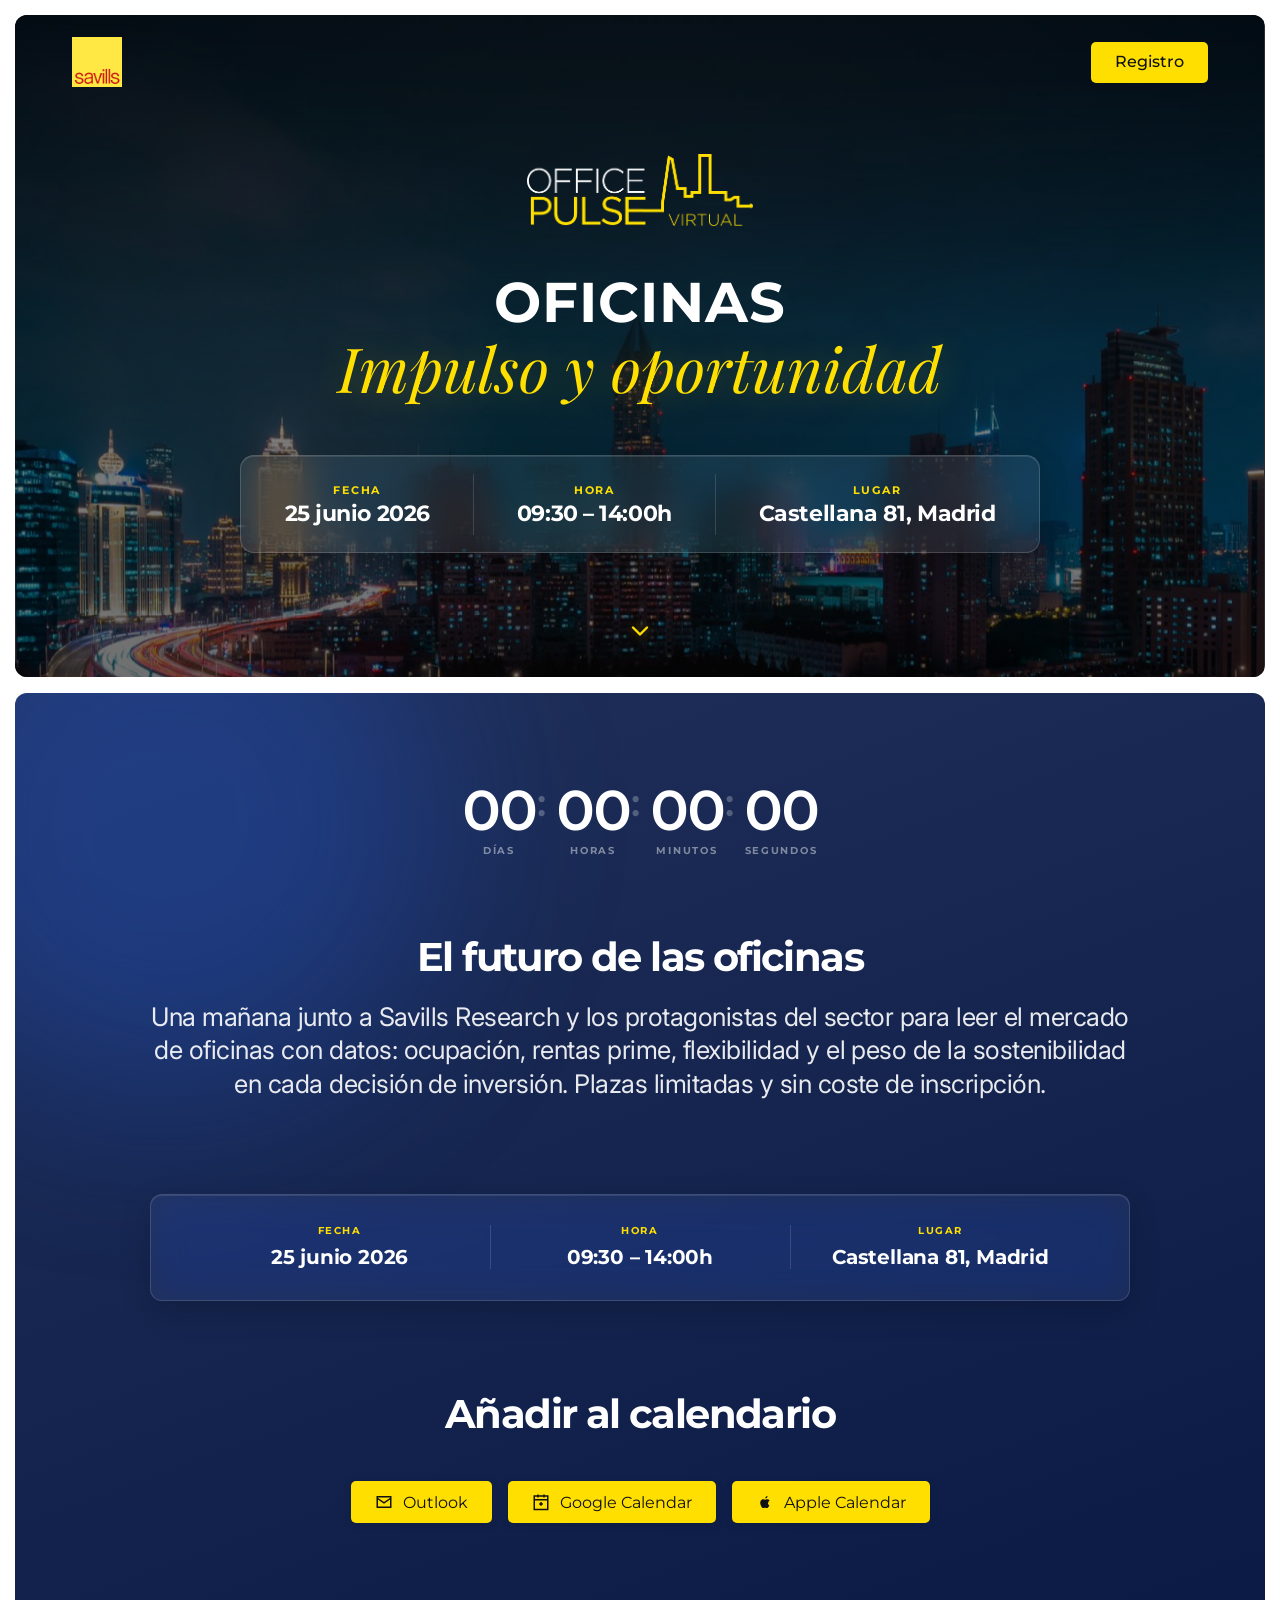
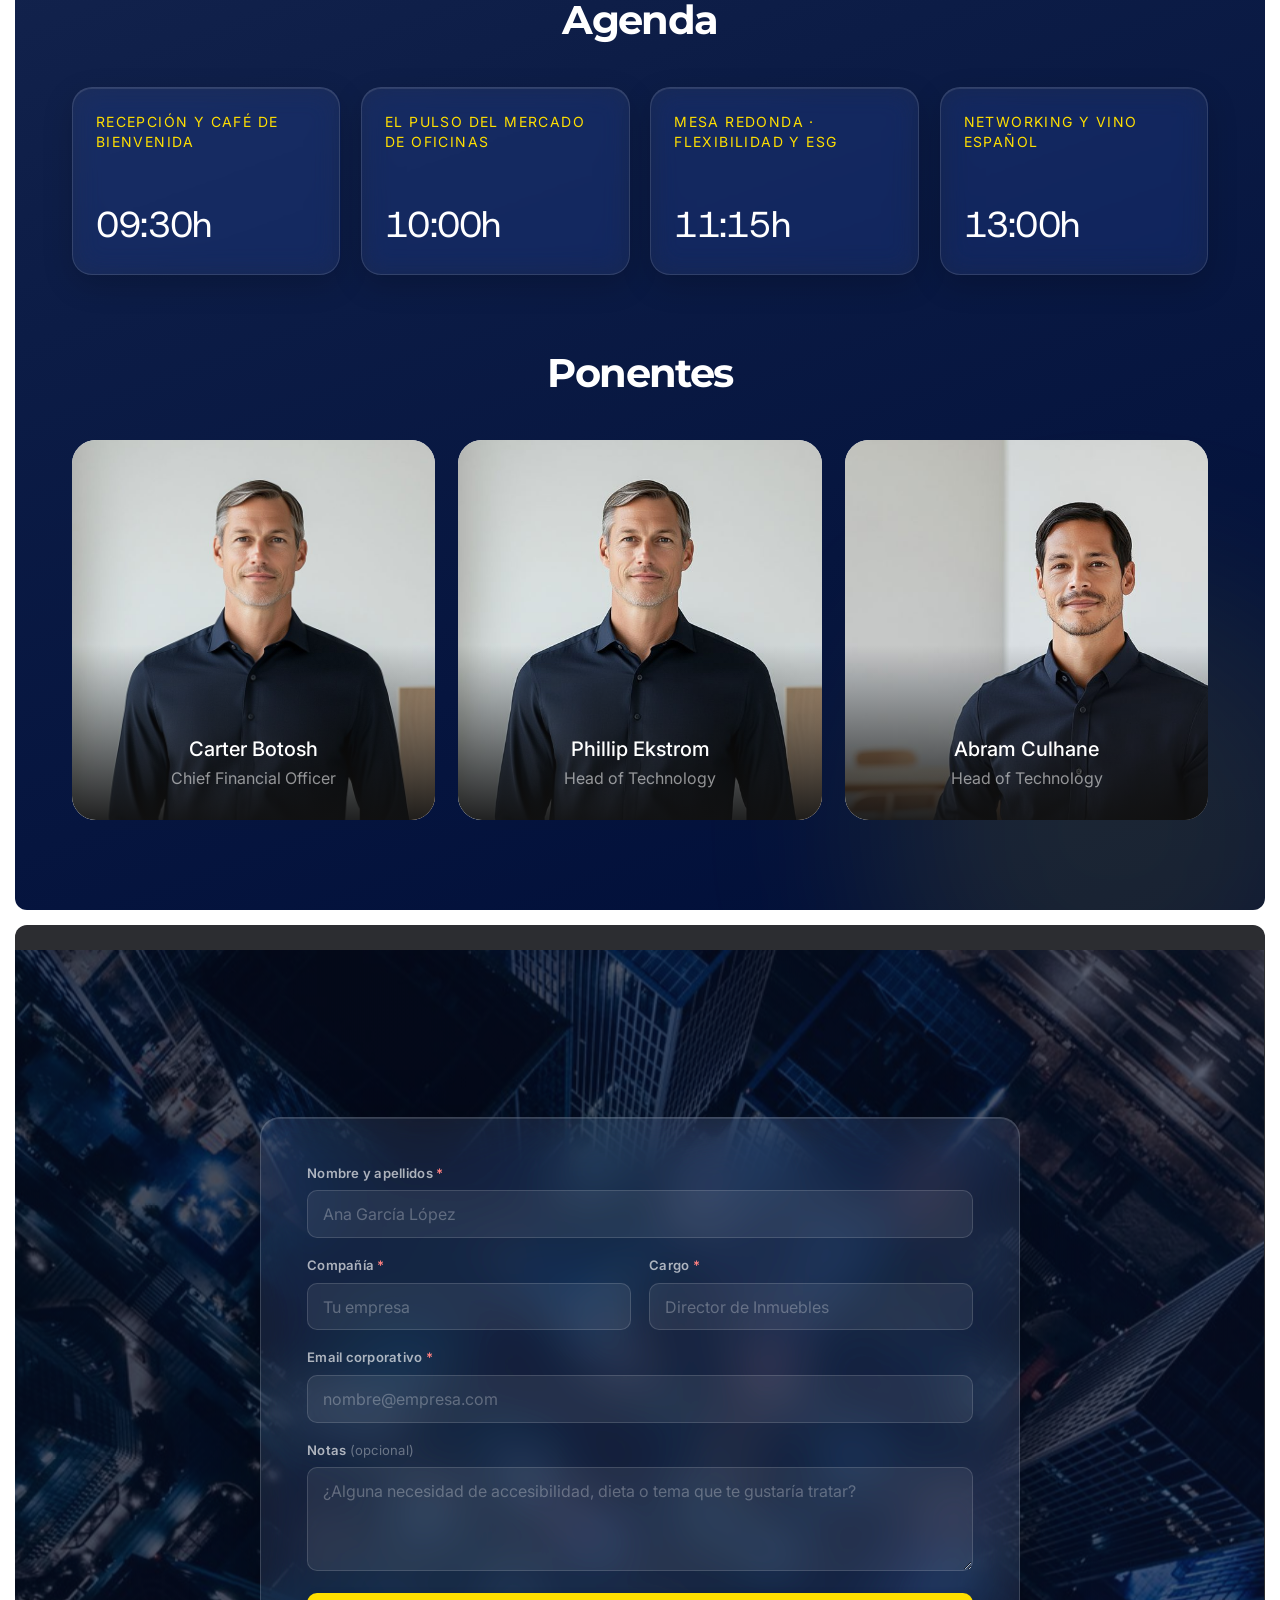
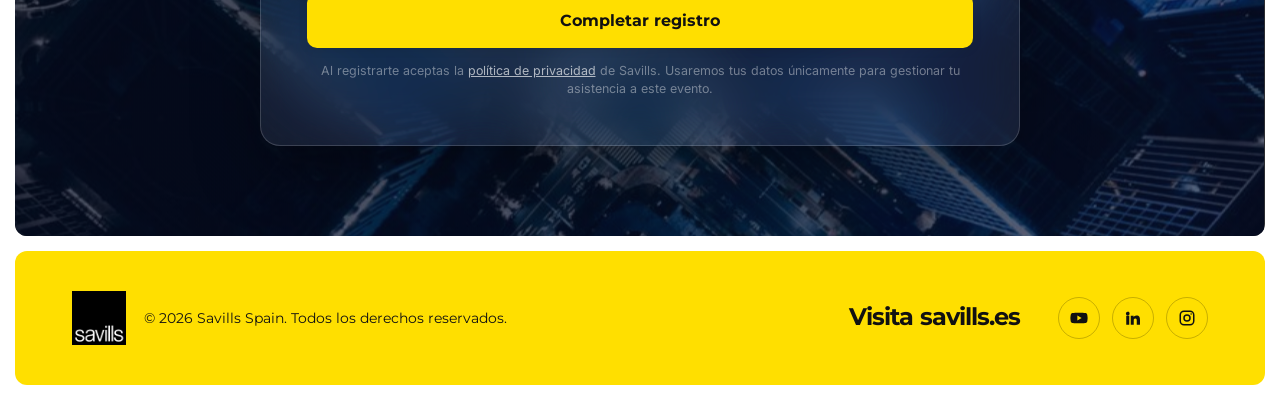
==== commit dc6f72cc: "feat: sustituir logo SVG inline por office-pulse-logo.png como logo por defecto del hero https://cla" ====
--- a/index.html
+++ b/index.html
@@ -24,13 +24,7 @@
     <div class="hero__content">
       <div class="oplogo reveal" data-logo-slot>
         <img class="oplogo__img" data-bind-img="hero.eventLogo" alt="Logo del evento" hidden>
-        <div class="oplogo__default">
-          <div class="oplogo__words"><span class="l1">OFFICE</span><span class="l2">PULSE</span></div>
-          <div class="oplogo__mark">
-            <svg class="skyline" viewBox="0 0 66.886 34.367" fill="currentColor" aria-hidden="true"><path d="M65.644 29.5c-.358 0-.692.161-.934.444H58.644v-5.285h-3.175l-2.511 1.58h-1.787v-4.393H41.598V0h-8.143v21.846h-4.699v2.298h-2.334v-4.618h-4.853L18.392 2.688l-.016-.081L14.998.794 10.81 29.305l-.006 3.34H0v1.722h12.554v-4.89L16.372 3.493l.436.233 3.305 17.523h4.558v4.617h5.838v-2.297h4.698V1.722h4.642v21.847h9.573v4.393h4.05l2.511-1.581h.91v5.285h7.969c.227.183.5.281.78.281a1.244 1.244 0 0 0 0-2.449l.002.002z"/></svg>
-            <svg class="virtual" viewBox="0 0 44.774 6.996" fill="currentColor" aria-hidden="true"><path d="M3.073 6.937 0 .049h.579l2.734 6.292L6.057.049h.548L3.532 6.937h-.459zM8.252 6.889V.049h.519v6.84h-.519zM11.02 6.889V.049h2.933c.858 0 1.547.264 1.966.674.329.323.529.782.529 1.27v.02c0 1.143-.868 1.798-2.046 1.954l2.305 2.922h-.658l-2.225-2.834h-2.285v2.834h-.519zm.519-3.293h2.354c1.168 0 2.036-.577 2.036-1.564v-.019c0-.919-.738-1.495-2.006-1.495h-2.384v3.078zM20.167 6.889V.518h-2.434V.049h5.388v.469h-2.435v6.371h-.519zM27.498 6.996c-1.676 0-2.864-1.036-2.864-2.951V.049h.519v3.947c0 1.613.888 2.541 2.365 2.541 1.417 0 2.325-.84 2.325-2.492V.049h.519v3.938c0 1.964-1.168 3.009-2.864 3.009zM31.573 6.889 34.826 0h.498l3.253 6.889h-.569l-.888-1.916H33l-.888 1.916h-.539zm1.646-2.375h3.682L35.065.557l-1.846 3.957zM40.154 6.889V.049h.519V6.42h4.101v.469h-4.62z"/></svg>
-          </div>
-        </div>
+        <img class="oplogo__default" src="assets/office-pulse-logo.png" alt="Office Pulse">
       </div>
 
       <h1 class="hero__title reveal d1" data-bind="hero.title">Oficinas</h1>
--- a/styles.css
+++ b/styles.css
@@ -52,6 +52,7 @@
   -webkit-font-smoothing:antialiased;text-rendering:optimizeLegibility;
 }
 img{display:block;max-width:100%;}
+[hidden]{display:none!important;}
 figure{margin:0;}
 button{font-family:inherit;cursor:pointer;}
 a{color:inherit;text-decoration:none;}
@@ -96,15 +97,8 @@
              linear-gradient(180deg,rgba(0,0,0,.42),rgba(0,0,0,.58));pointer-events:none;}
 .hero__content{position:relative;z-index:2;display:flex;flex-direction:column;align-items:center;}
 
-.oplogo{display:flex;align-items:center;gap:12px;margin-bottom:clamp(28px,5vw,48px);}
-.oplogo__default{display:flex;align-items:center;gap:12px;}
-.oplogo__img{max-height:72px;max-width:min(320px,70vw);width:auto;height:auto;display:block;}
-.oplogo__words{display:flex;flex-direction:column;align-items:flex-start;line-height:.86;letter-spacing:.04em;}
-.oplogo__words .l1{font-weight:600;font-size:1rem;color:#fff;}
-.oplogo__words .l2{font-weight:700;font-size:1.55rem;color:var(--yellow);}
-.oplogo__mark{position:relative;width:64px;height:40px;color:var(--yellow);}
-.oplogo__mark .skyline{width:100%;height:auto;}
-.oplogo__mark .virtual{position:absolute;right:-2px;bottom:-3px;width:46px;height:auto;color:#fff;opacity:.9;}
+.oplogo{margin-bottom:clamp(28px,5vw,48px);}
+.oplogo__default,.oplogo__img{max-height:72px;max-width:min(320px,70vw);width:auto;height:auto;display:block;}
 
 .hero__title{font-family:var(--font);font-weight:700;text-transform:uppercase;
   font-size:clamp(30px,4.6vw,56px);letter-spacing:.02em;line-height:1;margin:0;}
@@ -374,8 +368,6 @@
 
 /* — Hero: glow en el subtítulo amarillo + flotación del isotipo — */
 .hero__sub{text-shadow:0 2px 34px rgba(255,223,0,.28);}
-.oplogo__mark{animation:op-float 4.5s ease-in-out infinite;}
-@keyframes op-float{0%,100%{transform:translateY(0);}50%{transform:translateY(-5px);}}
 
 /* — Profundidad extra en superficies glass — */
 .hero__meta,.highlights,.stat{box-shadow:0 10px 30px rgba(0,0,0,.18),inset 0 1px 0 rgba(255,255,255,.10);}
@@ -444,7 +436,7 @@
 
 /* — Respeto a usuarios con movimiento reducido — */
 @media (prefers-reduced-motion:reduce){
-  .oplogo__mark,.info::before,.info::after{animation:none;}
+  .info::before,.info::after{animation:none;}
   .form__submit::after{transition:none;}
   .spk,.spk image-slot,.spk__cap,.stat::before{transition:none;}
   .to-top{transition:opacity .2s ease,visibility .2s;}
@@ -492,7 +484,6 @@
   /* Hero: tipografía ajustada a pantallas estrechas */
   .hero__title{font-size:clamp(26px,9vw,34px);}
   .hero__sub{font-size:clamp(28px,11vw,40px);}
-  .oplogo__words .l2{font-size:1.35rem;}
 
   /* Countdown: que entre cómodo, unidades flexibles */
   .clock{gap:6px;width:100%;}
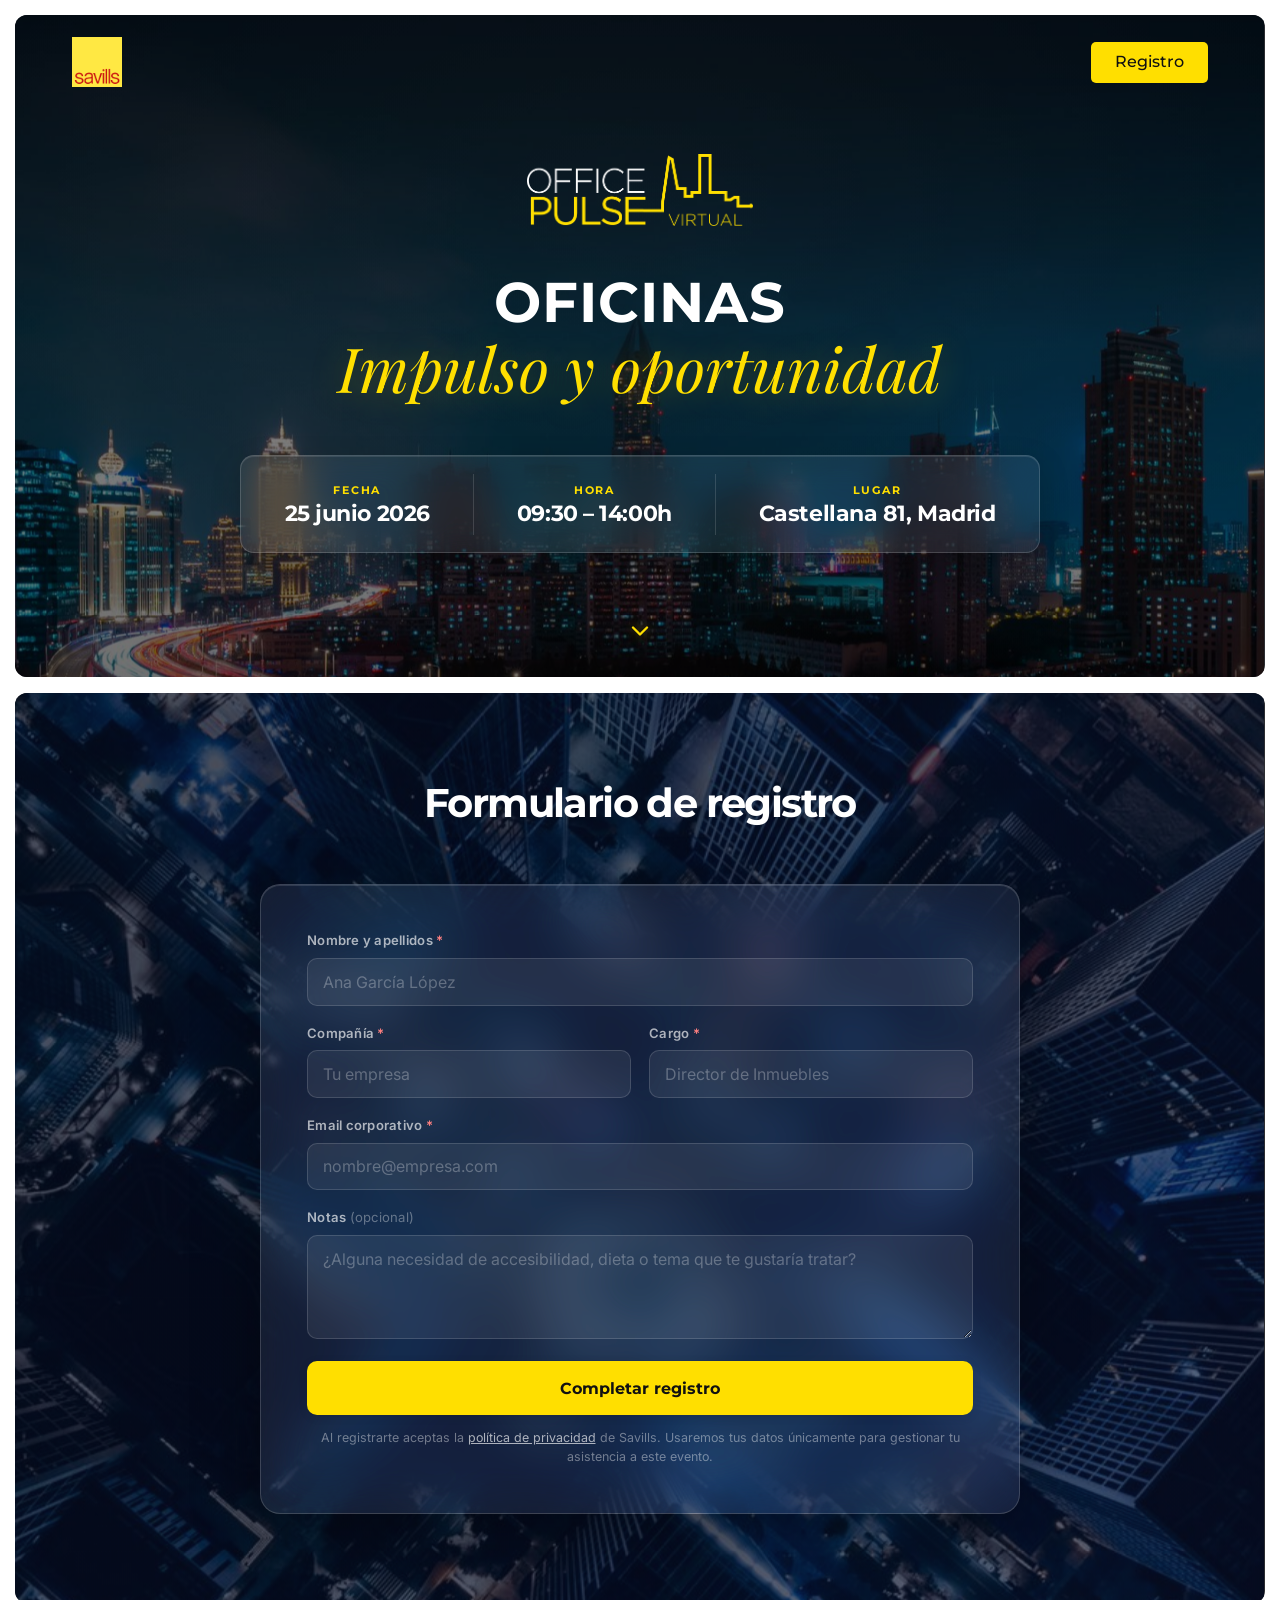
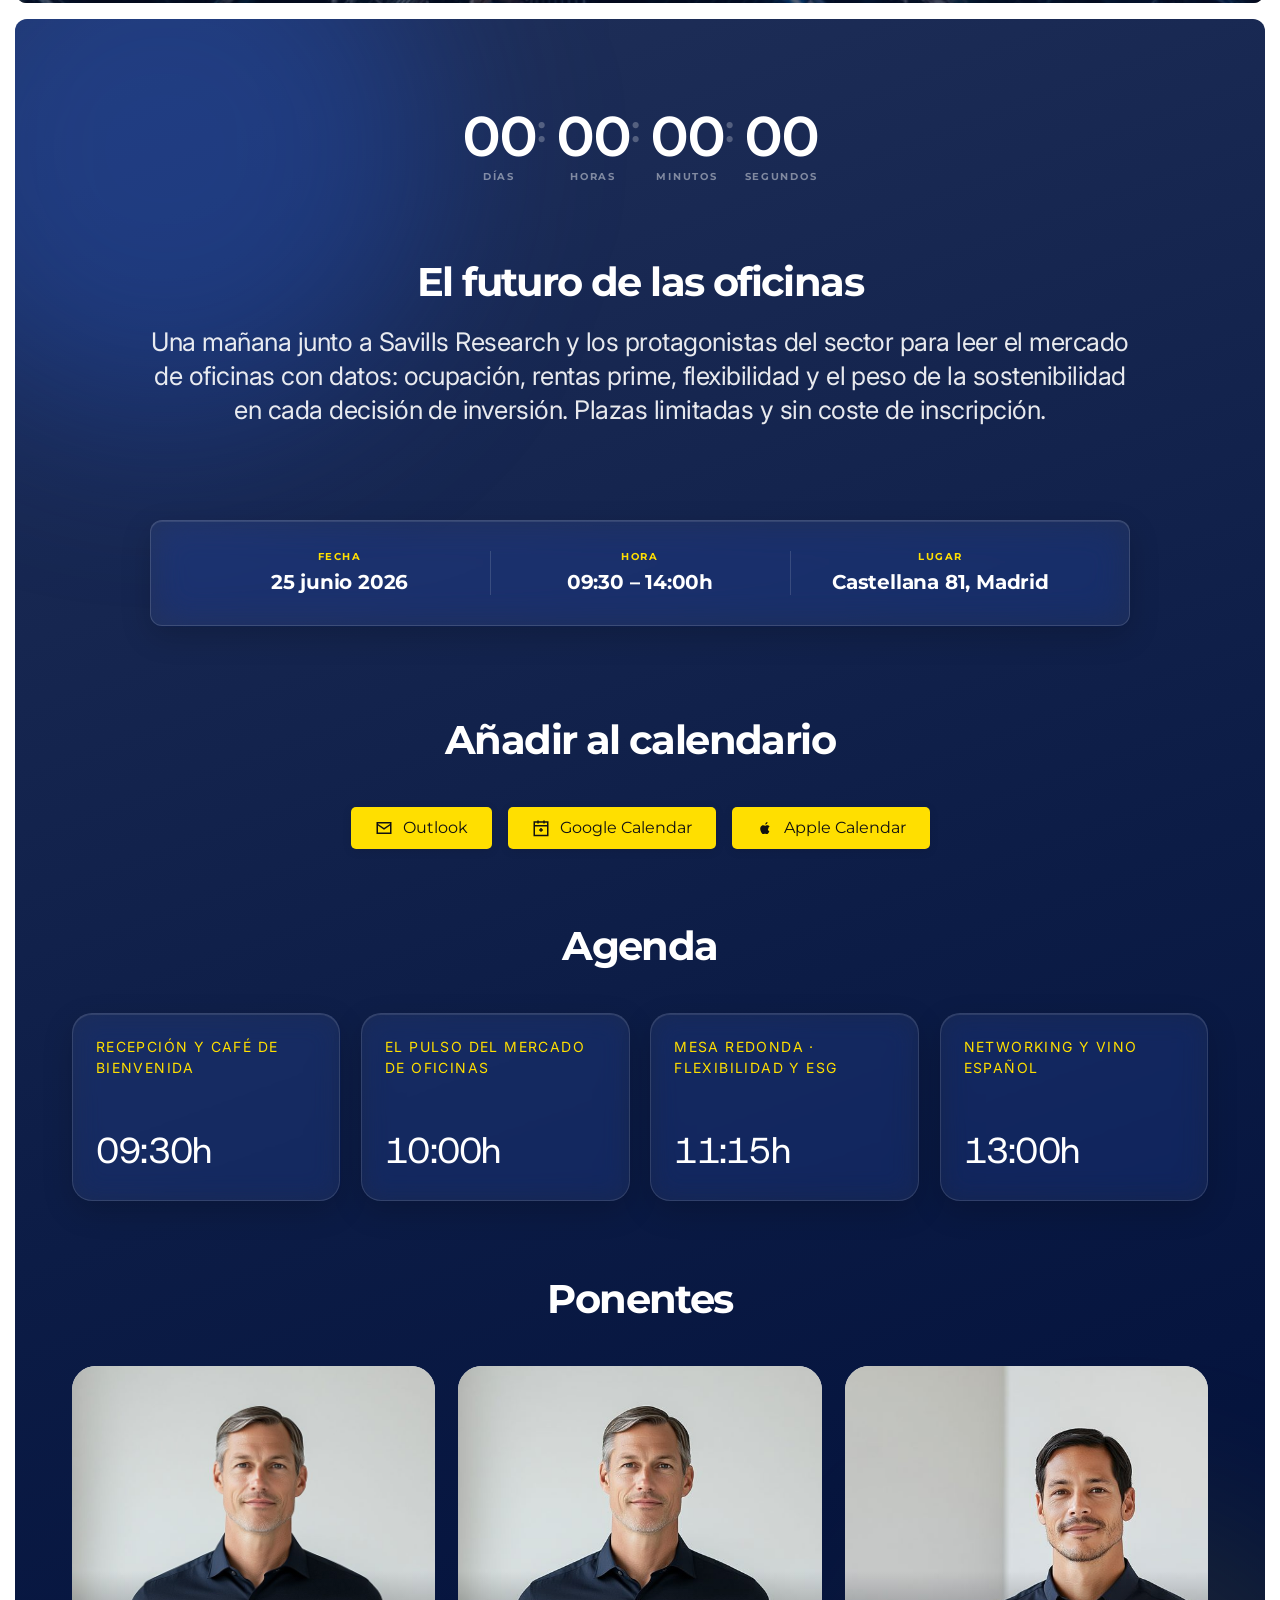
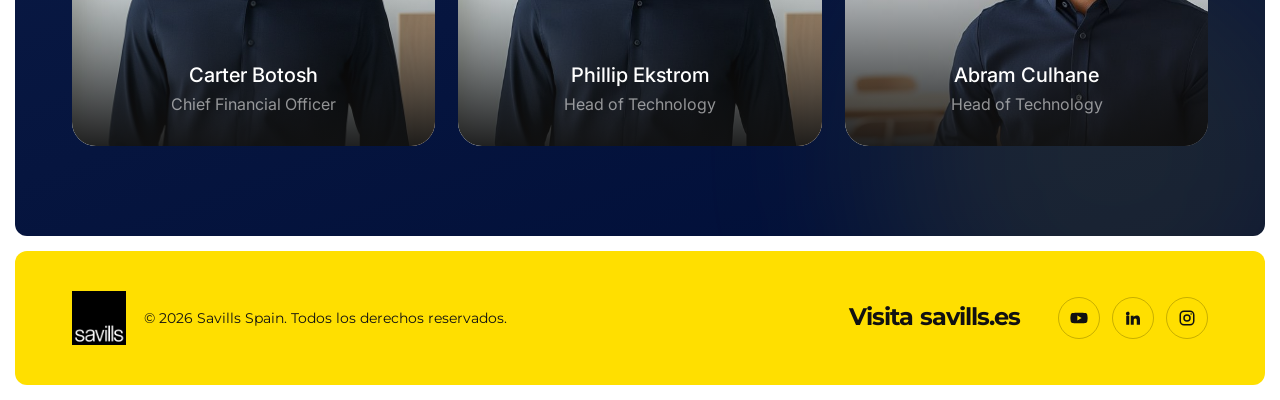
==== commit 8a30cf40: "feat: mostrar el formulario de registro justo despues del hero Mueve la seccion REGISTRO antes de IN" ====
--- a/index.html
+++ b/index.html
@@ -36,9 +36,59 @@
         <div><dt>Madrid · Castellana 81</dt><dd>Lugar</dd></div>
       </dl>
     </div>
-    <a class="hero__scroll-hint" href="#evento" aria-label="Ir a la información del evento">
+    <a class="hero__scroll-hint" href="#registro" aria-label="Ir al formulario de registro">
       <svg viewBox="0 0 24 24" fill="none" stroke="currentColor" stroke-width="2" stroke-linecap="round" stroke-linejoin="round" aria-hidden="true"><path d="m6 9 6 6 6-6"/></svg>
     </a>
+  </section>
+
+  <!-- ============ REGISTRO PANEL ============ -->
+  <section class="registro panel" id="registro" data-section="registro">
+    <div class="registro__bg" data-bind-bg="registro.backgroundImage" aria-hidden="true"></div>
+    <div class="registro__inner">
+      <h2 class="sec-title reveal" data-bind="form.title">Formulario de registro</h2>
+
+      <form class="form reveal d1" id="reg-form" novalidate>
+        <div class="form__body">
+          <div class="form__fields" data-fields>
+            <div class="field">
+              <label for="f-name">Nombre y apellidos <span class="req">*</span></label>
+              <input id="f-name" name="name" type="text" placeholder="Ana García López" autocomplete="name" required>
+              <span class="field__err">Indícanos tu nombre y apellidos.</span>
+            </div>
+            <div class="form__row">
+              <div class="field">
+                <label for="f-company">Compañía <span class="req">*</span></label>
+                <input id="f-company" name="company" type="text" placeholder="Tu empresa" autocomplete="organization" required>
+                <span class="field__err">¿En qué compañía trabajas?</span>
+              </div>
+              <div class="field">
+                <label for="f-role">Cargo <span class="req">*</span></label>
+                <input id="f-role" name="role" type="text" placeholder="Director de Inmuebles" autocomplete="organization-title" required>
+                <span class="field__err">Indícanos tu cargo.</span>
+              </div>
+            </div>
+            <div class="field">
+              <label for="f-email">Email corporativo <span class="req">*</span></label>
+              <input id="f-email" name="email" type="email" placeholder="nombre@empresa.com" autocomplete="email" required>
+              <span class="field__err">Introduce un email corporativo válido.</span>
+            </div>
+            <div class="field">
+              <label for="f-notes">Notas <span class="opt">(opcional)</span></label>
+              <textarea id="f-notes" name="notes" placeholder="¿Alguna necesidad de accesibilidad, dieta o tema que te gustaría tratar?"></textarea>
+              <span class="field__err"></span>
+            </div>
+          </div>
+          <button type="submit" class="form__submit" data-bind="form.submitLabel">Completar registro</button>
+          <p class="form__legal" data-bind-html="form.legal">Al registrarte aceptas la <a href="#">política de privacidad</a> de Savills. Usaremos tus datos únicamente para gestionar tu asistencia a este evento.</p>
+        </div>
+        <div class="form__success">
+          <span class="check"><svg viewBox="0 0 24 24" fill="none" stroke="currentColor"><path d="m20 6-11 11L4 12"/></svg></span>
+          <h3 data-bind="form.successTitle">¡Plaza reservada!</h3>
+          <p id="success-msg" data-bind="form.successMessage">Gracias, te hemos enviado la confirmación a tu email. Nos vemos el 25 de junio.</p>
+          <button type="button" class="calbtn" id="reset-form" data-bind="form.resetLabel" style="border-radius:8px;">Registrar a otra persona</button>
+        </div>
+      </form>
+    </div>
   </section>
 
   <!-- ============ INFO PANEL ============ -->
@@ -107,56 +157,6 @@
     </div>
   </section>
 
-  <!-- ============ REGISTRO PANEL ============ -->
-  <section class="registro panel" id="registro" data-section="registro">
-    <div class="registro__bg" data-bind-bg="registro.backgroundImage" aria-hidden="true"></div>
-    <div class="registro__inner">
-      <h2 class="sec-title reveal" data-bind="form.title">Formulario de registro</h2>
-
-      <form class="form reveal d1" id="reg-form" novalidate>
-        <div class="form__body">
-          <div class="form__fields" data-fields>
-            <div class="field">
-              <label for="f-name">Nombre y apellidos <span class="req">*</span></label>
-              <input id="f-name" name="name" type="text" placeholder="Ana García López" autocomplete="name" required>
-              <span class="field__err">Indícanos tu nombre y apellidos.</span>
-            </div>
-            <div class="form__row">
-              <div class="field">
-                <label for="f-company">Compañía <span class="req">*</span></label>
-                <input id="f-company" name="company" type="text" placeholder="Tu empresa" autocomplete="organization" required>
-                <span class="field__err">¿En qué compañía trabajas?</span>
-              </div>
-              <div class="field">
-                <label for="f-role">Cargo <span class="req">*</span></label>
-                <input id="f-role" name="role" type="text" placeholder="Director de Inmuebles" autocomplete="organization-title" required>
-                <span class="field__err">Indícanos tu cargo.</span>
-              </div>
-            </div>
-            <div class="field">
-              <label for="f-email">Email corporativo <span class="req">*</span></label>
-              <input id="f-email" name="email" type="email" placeholder="nombre@empresa.com" autocomplete="email" required>
-              <span class="field__err">Introduce un email corporativo válido.</span>
-            </div>
-            <div class="field">
-              <label for="f-notes">Notas <span class="opt">(opcional)</span></label>
-              <textarea id="f-notes" name="notes" placeholder="¿Alguna necesidad de accesibilidad, dieta o tema que te gustaría tratar?"></textarea>
-              <span class="field__err"></span>
-            </div>
-          </div>
-          <button type="submit" class="form__submit" data-bind="form.submitLabel">Completar registro</button>
-          <p class="form__legal" data-bind-html="form.legal">Al registrarte aceptas la <a href="#">política de privacidad</a> de Savills. Usaremos tus datos únicamente para gestionar tu asistencia a este evento.</p>
-        </div>
-        <div class="form__success">
-          <span class="check"><svg viewBox="0 0 24 24" fill="none" stroke="currentColor"><path d="m20 6-11 11L4 12"/></svg></span>
-          <h3 data-bind="form.successTitle">¡Plaza reservada!</h3>
-          <p id="success-msg" data-bind="form.successMessage">Gracias, te hemos enviado la confirmación a tu email. Nos vemos el 25 de junio.</p>
-          <button type="button" class="calbtn" id="reset-form" data-bind="form.resetLabel" style="border-radius:8px;">Registrar a otra persona</button>
-        </div>
-      </form>
-    </div>
-  </section>
-
   <!-- ============ FOOTER PANEL ============ -->
   <footer class="footer panel">
     <div class="footer__left">
@@ -166,9 +166,9 @@
     <div class="footer__right">
       <a class="footer__visit" href="https://www.savills.es" target="_blank" rel="noopener" data-bind="footer.visitLabel" data-bind-href="footer.visitUrl">Visita savills.es</a>
       <div class="footer__social">
-        <a class="social-btn" href="#" aria-label="YouTube"><svg viewBox="0 0 24 24" fill="currentColor"><path d="M23 7.5a3 3 0 0 0-2.1-2.1C19 4.9 12 4.9 12 4.9s-7 0-8.9.5A3 3 0 0 0 1 7.5 31 31 0 0 0 .5 12 31 31 0 0 0 1 16.5a3 3 0 0 0 2.1 2.1c1.9.5 8.9.5 8.9.5s7 0 8.9-.5a3 3 0 0 0 2.1-2.1 31 31 0 0 0 .5-4.5 31 31 0 0 0-.5-4.5ZM9.8 15.3V8.7l5.7 3.3-5.7 3.3Z"/></svg></a>
-        <a class="social-btn" href="#" aria-label="LinkedIn"><svg viewBox="0 0 24 24" fill="currentColor"><path d="M4.98 3.5A2.5 2.5 0 1 1 5 8.5a2.5 2.5 0 0 1 0-5ZM3 9h4v12H3V9Zm6 0h3.8v1.7h.1c.5-1 1.8-2 3.7-2 4 0 4.7 2.6 4.7 5.9V21H17v-5.5c0-1.3 0-3-1.9-3s-2.1 1.4-2.1 2.9V21H9V9Z"/></svg></a>
-        <a class="social-btn" href="#" aria-label="Instagram"><svg viewBox="0 0 24 24" fill="none" stroke="currentColor" stroke-width="2"><rect x="3" y="3" width="18" height="18" rx="5"/><circle cx="12" cy="12" r="4"/><circle cx="17.5" cy="6.5" r="1" fill="currentColor" stroke="none"/></svg></a>
+        <a class="social-btn" href="https://www.youtube.com/@SavillsEspa%C3%B1a" target="_blank" rel="noopener" aria-label="YouTube"><svg viewBox="0 0 24 24" fill="currentColor"><path d="M23 7.5a3 3 0 0 0-2.1-2.1C19 4.9 12 4.9 12 4.9s-7 0-8.9.5A3 3 0 0 0 1 7.5 31 31 0 0 0 .5 12 31 31 0 0 0 1 16.5a3 3 0 0 0 2.1 2.1c1.9.5 8.9.5 8.9.5s7 0 8.9-.5a3 3 0 0 0 2.1-2.1 31 31 0 0 0 .5-4.5 31 31 0 0 0-.5-4.5ZM9.8 15.3V8.7l5.7 3.3-5.7 3.3Z"/></svg></a>
+        <a class="social-btn" href="https://www.linkedin.com/company/savills-espana/posts/?feedView=all" target="_blank" rel="noopener" aria-label="LinkedIn"><svg viewBox="0 0 24 24" fill="currentColor"><path d="M4.98 3.5A2.5 2.5 0 1 1 5 8.5a2.5 2.5 0 0 1 0-5ZM3 9h4v12H3V9Zm6 0h3.8v1.7h.1c.5-1 1.8-2 3.7-2 4 0 4.7 2.6 4.7 5.9V21H17v-5.5c0-1.3 0-3-1.9-3s-2.1 1.4-2.1 2.9V21H9V9Z"/></svg></a>
+        <a class="social-btn" href="https://www.instagram.com/savills_es/" target="_blank" rel="noopener" aria-label="Instagram"><svg viewBox="0 0 24 24" fill="none" stroke="currentColor" stroke-width="2"><rect x="3" y="3" width="18" height="18" rx="5"/><circle cx="12" cy="12" r="4"/><circle cx="17.5" cy="6.5" r="1" fill="currentColor" stroke="none"/></svg></a>
       </div>
     </div>
   </footer>
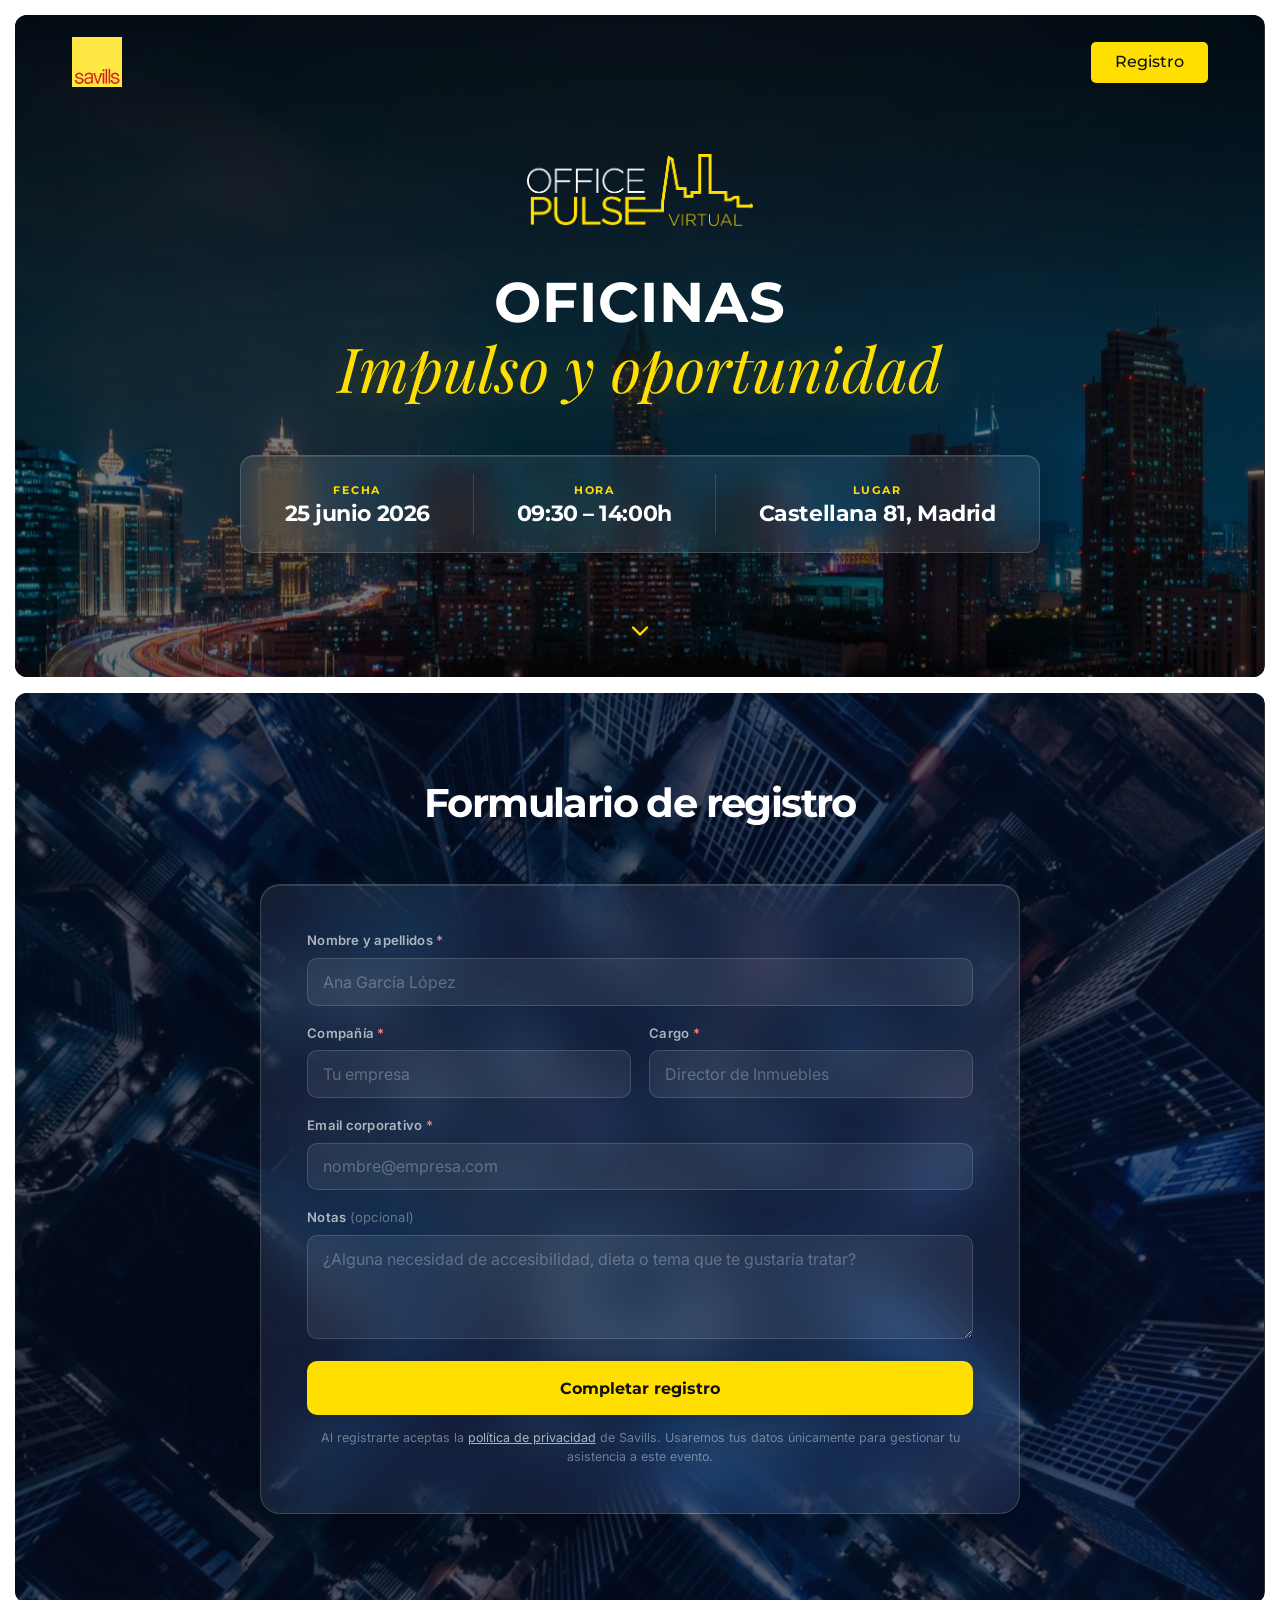
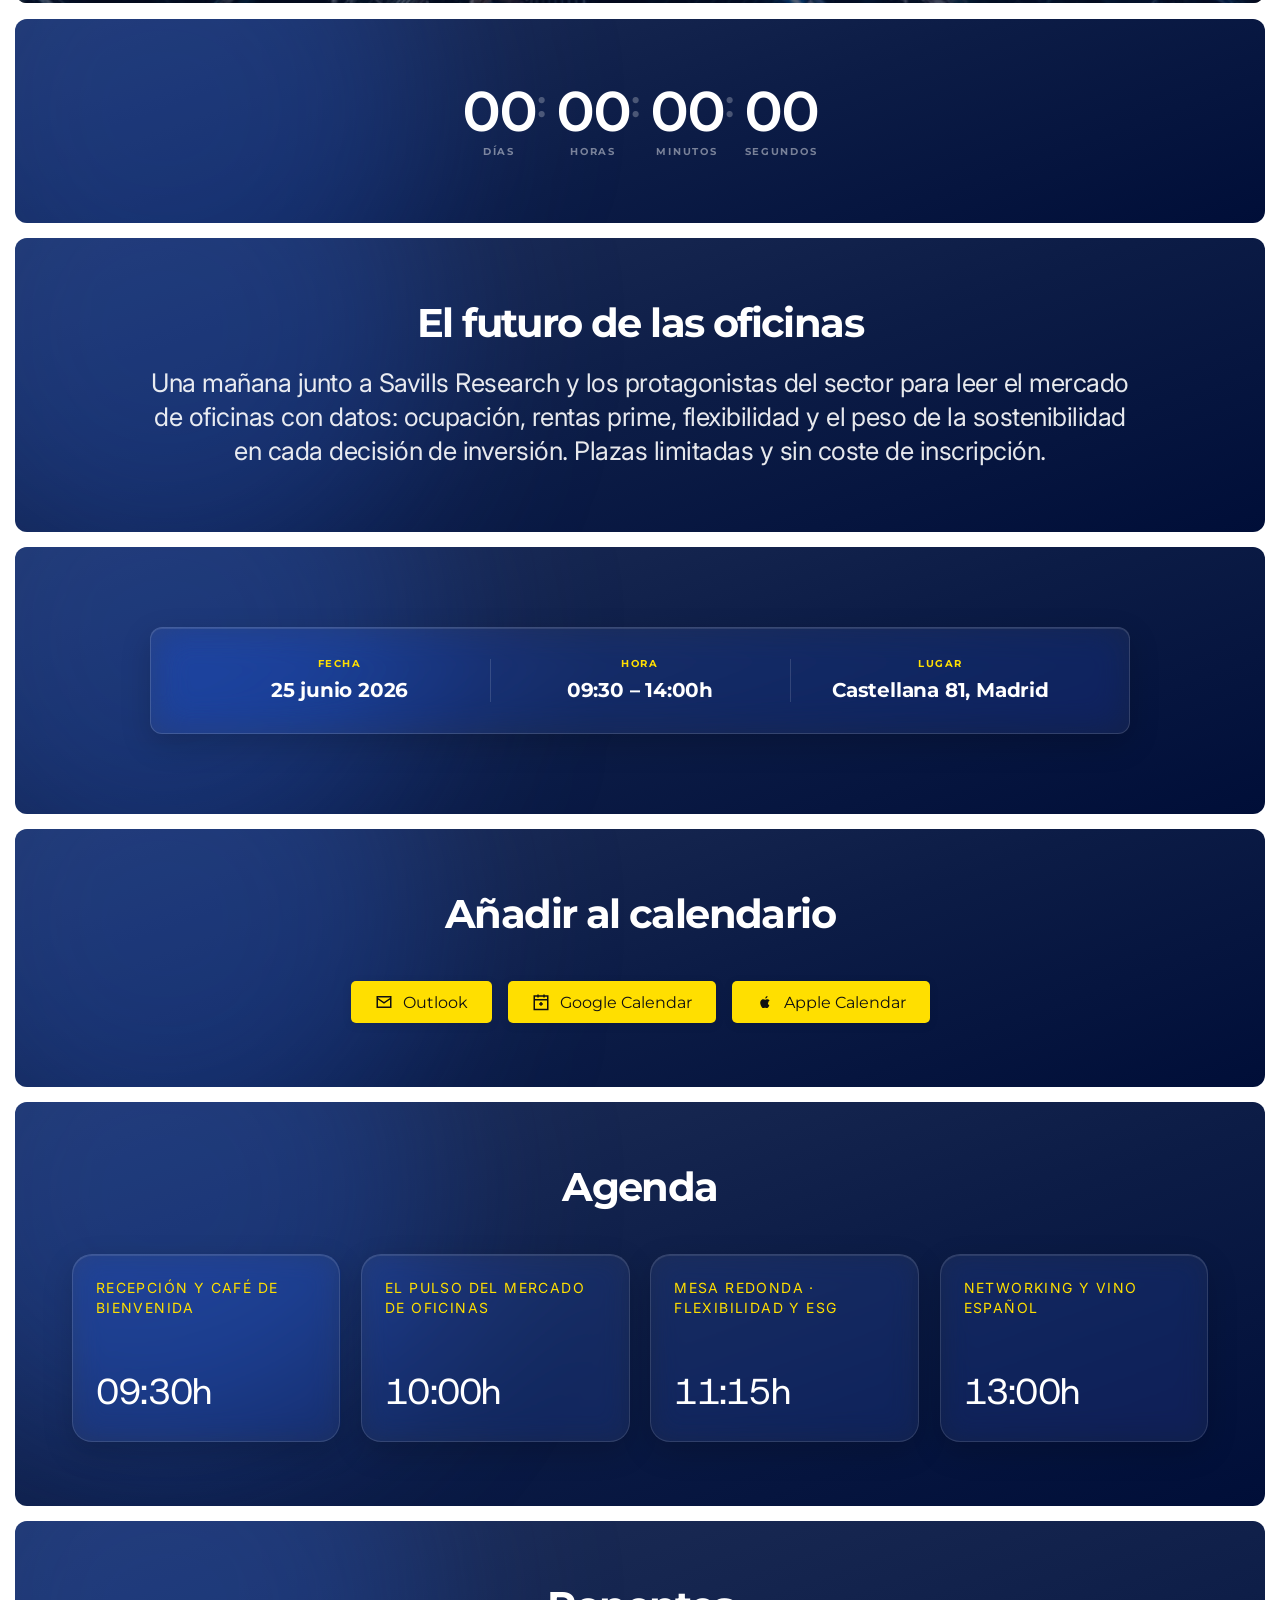
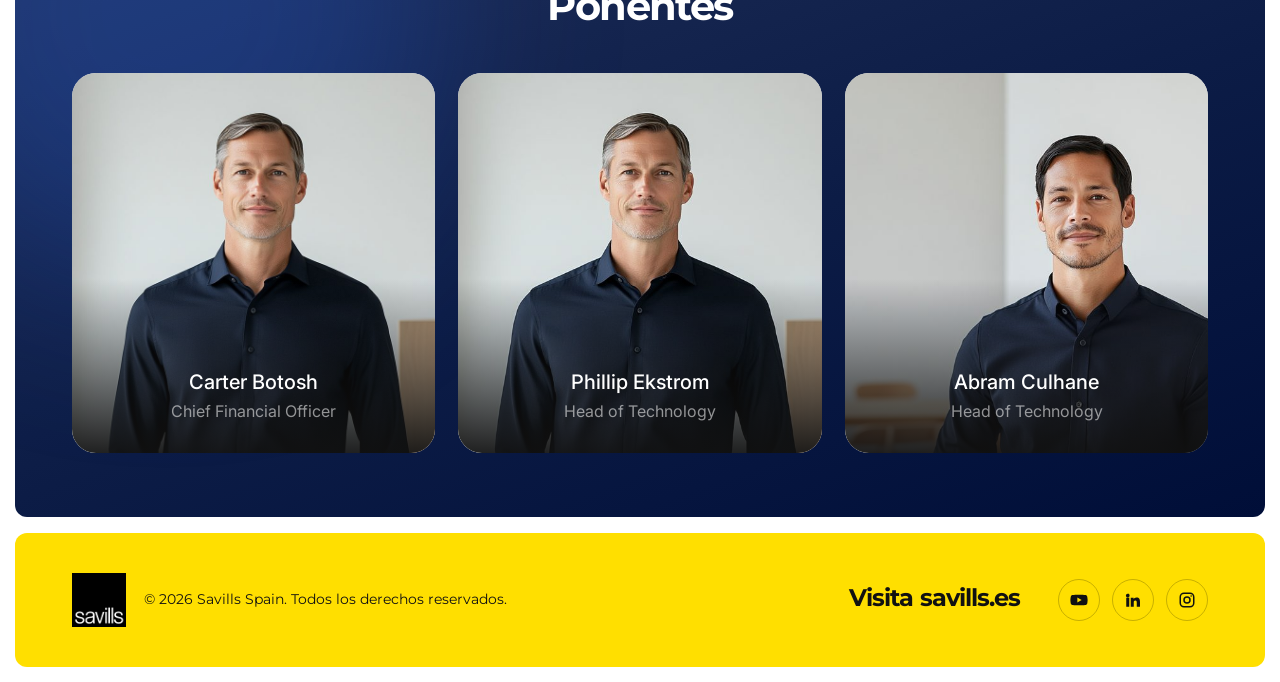
==== commit 7643c391: "feat: reordenar secciones por arrastre en el editor - Aplana el panel de informacion en secciones in" ====
--- a/index.html
+++ b/index.html
@@ -91,33 +91,43 @@
     </div>
   </section>
 
-  <!-- ============ INFO PANEL ============ -->
-  <section class="info panel" id="evento">
+  <!-- ============ COUNTDOWN ============ -->
+  <section class="info panel" data-section="countdown">
     <div class="info__inner">
-
-      <!-- countdown -->
-      <div class="clock reveal" id="clock" data-section="countdown" data-target="2026-06-25T09:30:00">
+      <div class="clock reveal" id="clock" data-target="2026-06-25T09:30:00">
         <div class="clock__unit"><span class="clock__num" data-unit="days">00</span><span class="clock__lbl">días</span></div>
         <div class="clock__unit"><span class="clock__num" data-unit="hours">00</span><span class="clock__lbl">horas</span></div>
         <div class="clock__unit"><span class="clock__num" data-unit="mins">00</span><span class="clock__lbl">minutos</span></div>
         <div class="clock__unit"><span class="clock__num" data-unit="secs">00</span><span class="clock__lbl">segundos</span></div>
       </div>
+    </div>
+  </section>
 
-      <!-- event name + description -->
+  <!-- ============ DESCRIPCIÓN DEL EVENTO ============ -->
+  <section class="info panel" id="evento" data-section="about">
+    <div class="info__inner">
       <div class="about reveal">
         <h2 class="sec-title" data-bind="event.name">El futuro de las oficinas</h2>
         <p class="about__desc" data-bind="event.description">Una mañana junto a Savills Research y los protagonistas del sector para leer el mercado de oficinas con datos: ocupación, rentas prime, flexibilidad y el peso de la sostenibilidad en cada decisión de inversión. Plazas limitadas y sin coste de inscripción.</p>
       </div>
+    </div>
+  </section>
 
-      <!-- highlights pill -->
-      <dl class="highlights reveal" data-section="highlights" data-list="highlights" data-item-class="highlights__item">
+  <!-- ============ HIGHLIGHTS ============ -->
+  <section class="info panel" data-section="highlights">
+    <div class="info__inner">
+      <dl class="highlights reveal" data-list="highlights" data-item-class="highlights__item">
         <div class="highlights__item"><dt>25 jun 2026</dt><dd>Fecha</dd></div>
         <div class="highlights__item"><dt>09:30 – 14:00h</dt><dd>Hora</dd></div>
         <div class="highlights__item"><dt>Castellana 81, Madrid</dt><dd>Lugar</dd></div>
       </dl>
+    </div>
+  </section>
 
-      <!-- add to calendar -->
-      <div class="block" id="calendario" data-section="calendar">
+  <!-- ============ AÑADIR AL CALENDARIO ============ -->
+  <section class="info panel" id="calendario" data-section="calendar">
+    <div class="info__inner">
+      <div class="block">
         <h2 class="sec-title reveal">Añadir al calendario</h2>
         <div class="calbtns reveal d1">
           <button class="calbtn" data-cal="outlook">
@@ -128,15 +138,23 @@
             <svg viewBox="0 0 24 24" fill="currentColor"><path d="M16.4 12.9c0-2 1.6-2.9 1.7-3-1-1.4-2.4-1.6-2.9-1.6-1.3-.1-2.4.7-3 .7-.6 0-1.6-.7-2.6-.7-1.4 0-2.6.8-3.3 2-1.4 2.4-.4 6 1 7.9.7.9 1.4 2 2.4 1.9.9 0 1.3-.6 2.4-.6 1.1 0 1.4.6 2.4.6 1 0 1.6-.9 2.3-1.8.7-1 1-2 1-2-.1 0-2-.7-2-3.4ZM14.6 6.3c.5-.6.8-1.5.7-2.3-.7 0-1.6.5-2.1 1.1-.5.5-.9 1.4-.8 2.2.8.1 1.6-.4 2.2-1Z"/></svg>Apple Calendar</button>
         </div>
       </div>
+    </div>
+  </section>
 
-      <!-- agenda -->
-      <div class="block" id="agenda" data-section="agenda">
+  <!-- ============ AGENDA ============ -->
+  <section class="info panel" id="agenda" data-section="agenda">
+    <div class="info__inner">
+      <div class="block">
         <h2 class="sec-title reveal">Agenda</h2>
         <div class="stats" id="stats"><!-- cards injected --></div>
       </div>
+    </div>
+  </section>
 
-      <!-- speakers -->
-      <div class="block" id="ponentes" data-section="speakers">
+  <!-- ============ PONENTES ============ -->
+  <section class="info panel" id="ponentes" data-section="speakers">
+    <div class="info__inner">
+      <div class="block">
         <h2 class="sec-title reveal">Ponentes</h2>
         <div class="speakers" data-list="speakers">
           <figure class="spk reveal">
@@ -153,7 +171,6 @@
           </figure>
         </div>
       </div>
-
     </div>
   </section>
 
--- a/styles.css
+++ b/styles.css
@@ -132,7 +132,7 @@
   color:var(--yellow);letter-spacing:.16em;text-transform:uppercase;
 }
 
-.info{background:var(--info-bg,linear-gradient(160deg,#0e1f4d 0%,#0c1c46 55%,#0a1838 100%));padding:clamp(48px,7vw,96px) var(--pad);}
+.info{background:var(--info-bg,linear-gradient(160deg,#0e1f4d 0%,#0c1c46 55%,#0a1838 100%));padding:clamp(40px,5vw,68px) var(--pad);}
 .info__inner{max-width:1180px;margin-inline:auto;display:flex;flex-direction:column;
   gap:clamp(44px,6vw,78px);align-items:center;}
 .info .sec-title{color:var(--info-text,#fff);}
@@ -372,14 +372,12 @@
 /* — Profundidad extra en superficies glass — */
 .hero__meta,.highlights,.stat{box-shadow:0 10px 30px rgba(0,0,0,.18),inset 0 1px 0 rgba(255,255,255,.10);}
 
-/* — Info: glows ambientales que derivan lentamente — */
+/* — Info: glow ambiental sutil (una sola capa, sin animación para no
+   repetirse de forma pesada entre los paneles apilados) — */
 .info{position:relative;}
 .info__inner{position:relative;z-index:1;}
-.info::before,.info::after{content:"";position:absolute;border-radius:50%;filter:blur(90px);pointer-events:none;z-index:0;}
-.info::before{width:540px;height:540px;background:rgba(40,92,210,.34);top:-140px;left:-120px;animation:glow-a 17s ease-in-out infinite;}
-.info::after{width:480px;height:480px;background:rgba(255,223,0,.10);bottom:-160px;right:-90px;animation:glow-b 20s ease-in-out infinite;}
-@keyframes glow-a{0%,100%{transform:translate(0,0);}50%{transform:translate(60px,40px);}}
-@keyframes glow-b{0%,100%{transform:translate(0,0);}50%{transform:translate(-50px,-30px);}}
+.info::before{content:"";position:absolute;border-radius:50%;filter:blur(90px);pointer-events:none;z-index:0;
+  width:540px;height:540px;background:rgba(40,92,210,.30);top:-180px;left:-120px;}
 
 /* — Tarjetas de agenda: acento amarillo que se despliega en hover — */
 .stat{position:relative;}
@@ -436,7 +434,6 @@
 
 /* — Respeto a usuarios con movimiento reducido — */
 @media (prefers-reduced-motion:reduce){
-  .info::before,.info::after{animation:none;}
   .form__submit::after{transition:none;}
   .spk,.spk image-slot,.spk__cap,.stat::before{transition:none;}
   .to-top{transition:opacity .2s ease,visibility .2s;}
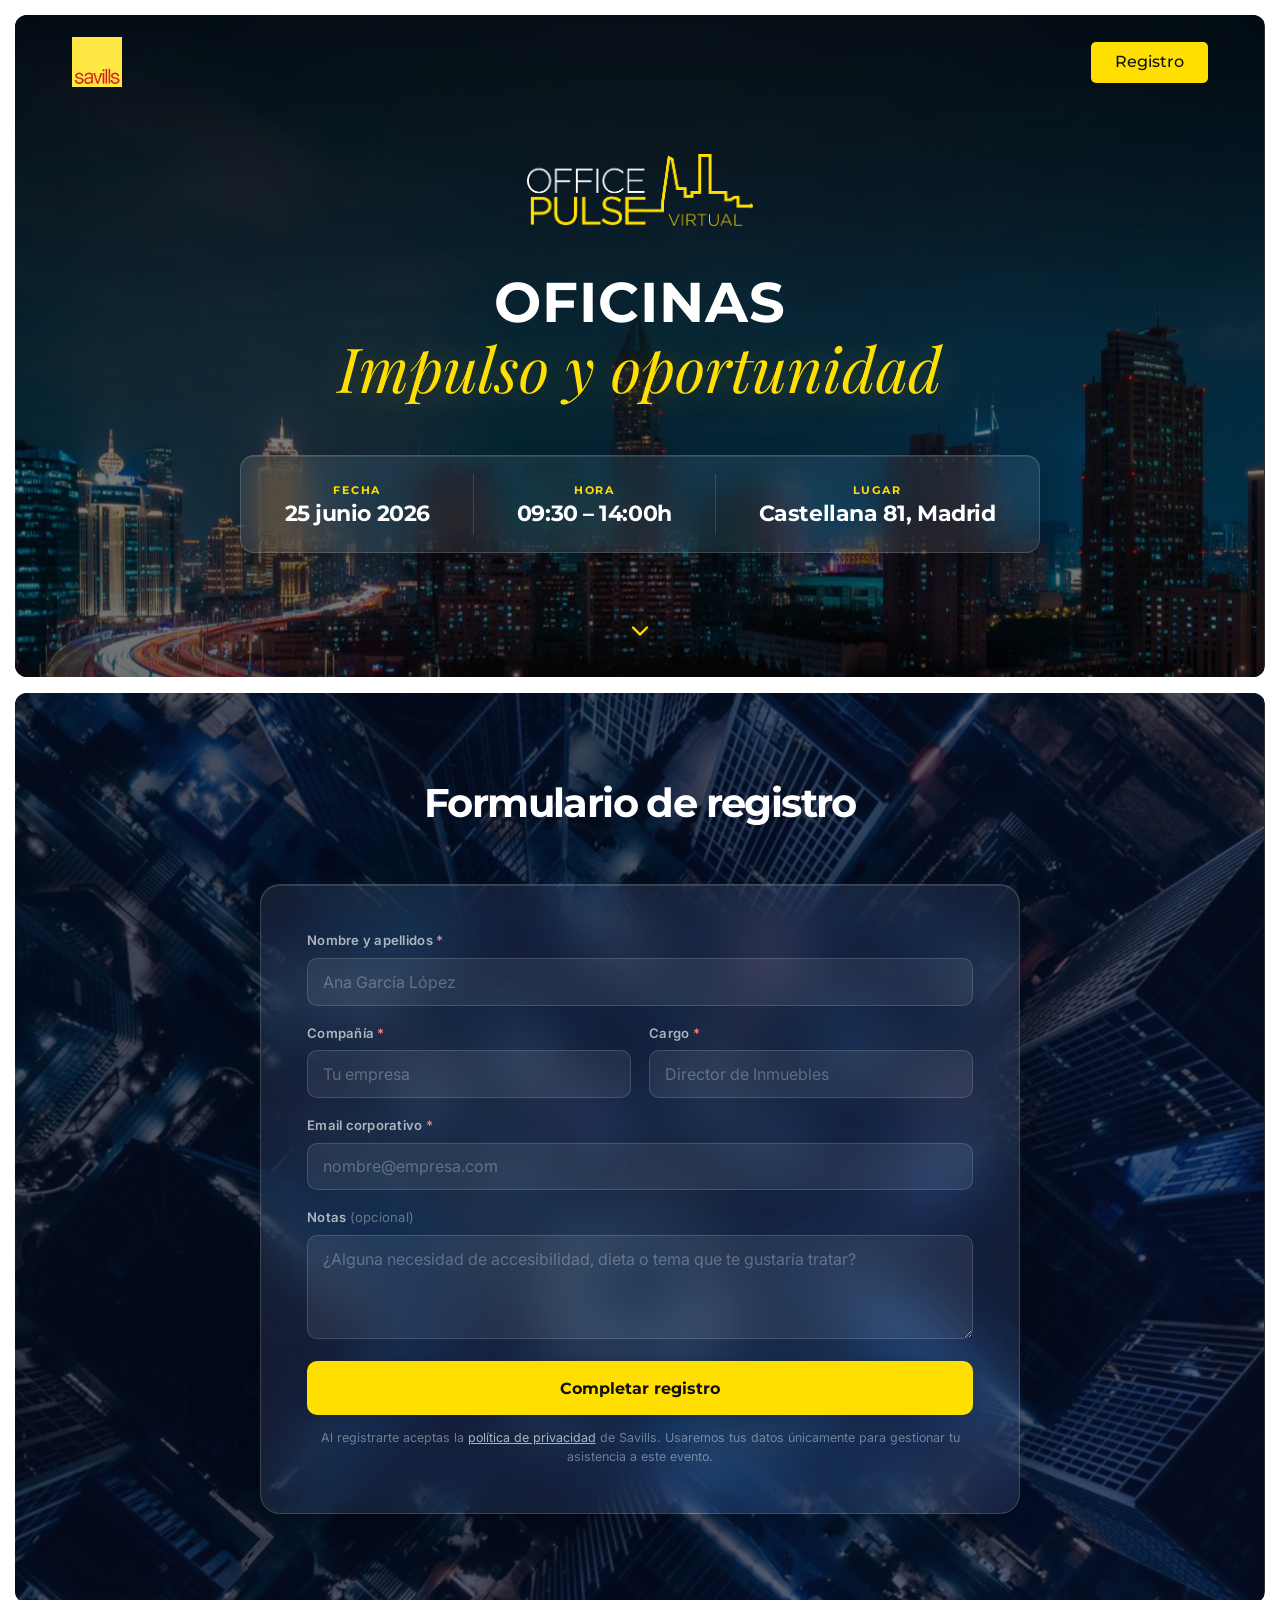
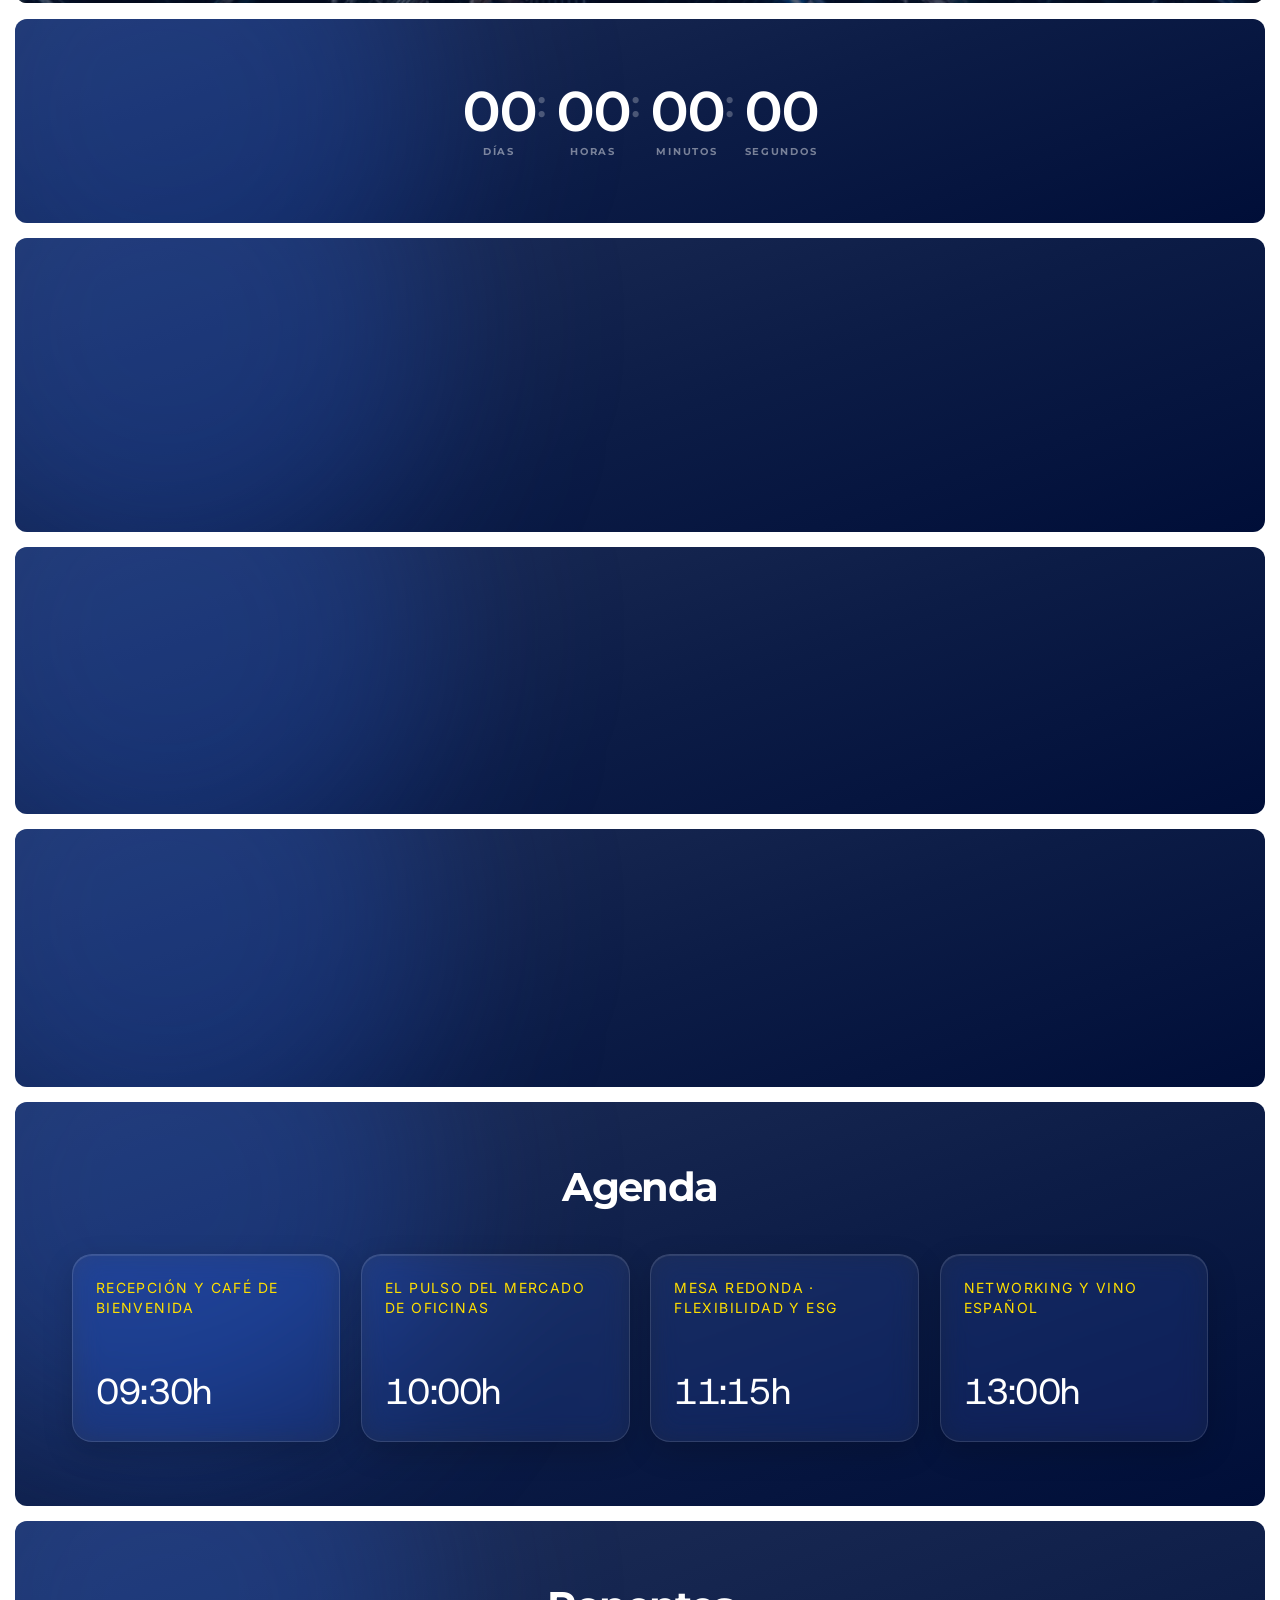
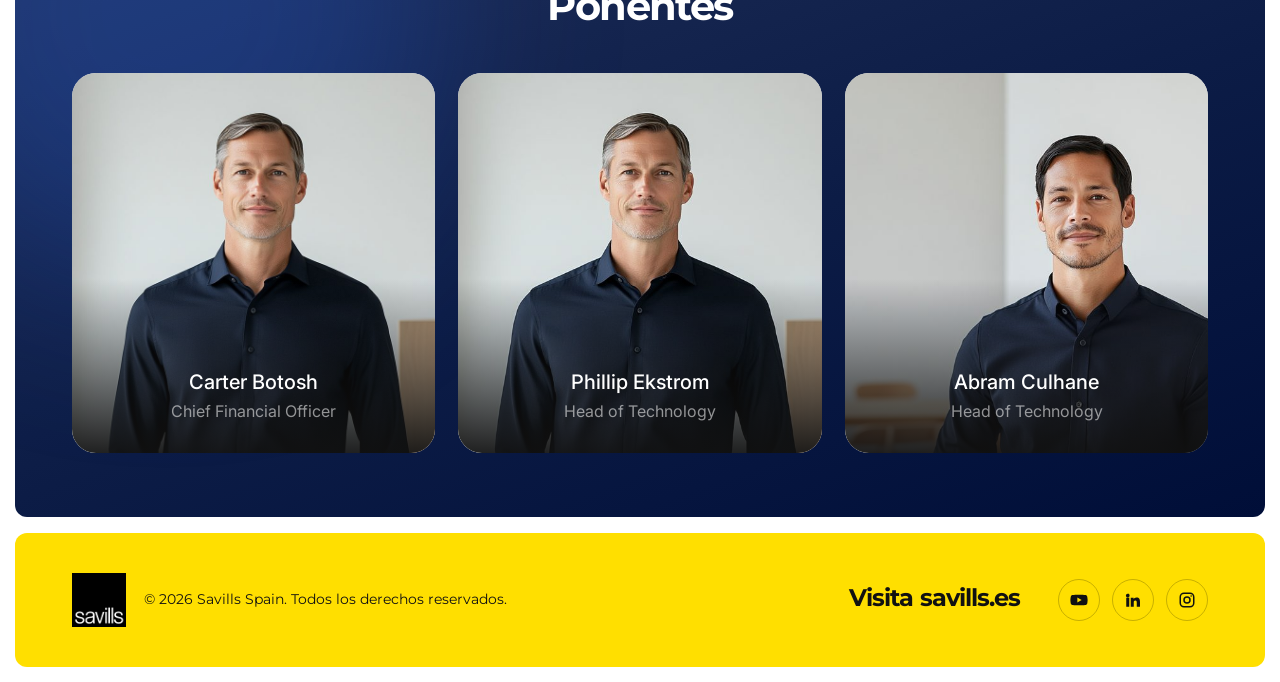
==== commit 32a6335a: "fix: evitar que el preview del editor use assets cacheados al reordenar El reordenamiento de seccion" ====
--- a/index.html
+++ b/index.html
@@ -4,7 +4,7 @@
 <meta charset="UTF-8">
 <meta name="viewport" content="width=device-width, initial-scale=1.0">
 <title>OFICINAS · Impulso y oportunidad — Savills</title>
-<link rel="stylesheet" href="styles.css">
+<link rel="stylesheet" href="styles.css?v=2">
 </head>
 <body>
 <div class="page">
@@ -192,8 +192,8 @@
 
 </div>
 
-<script src="image-slot.js"></script>
-<script src="event-config.js"></script>
-<script src="app.js"></script>
+<script src="image-slot.js?v=2"></script>
+<script src="event-config.js?v=2"></script>
+<script src="app.js?v=2"></script>
 </body>
 </html>
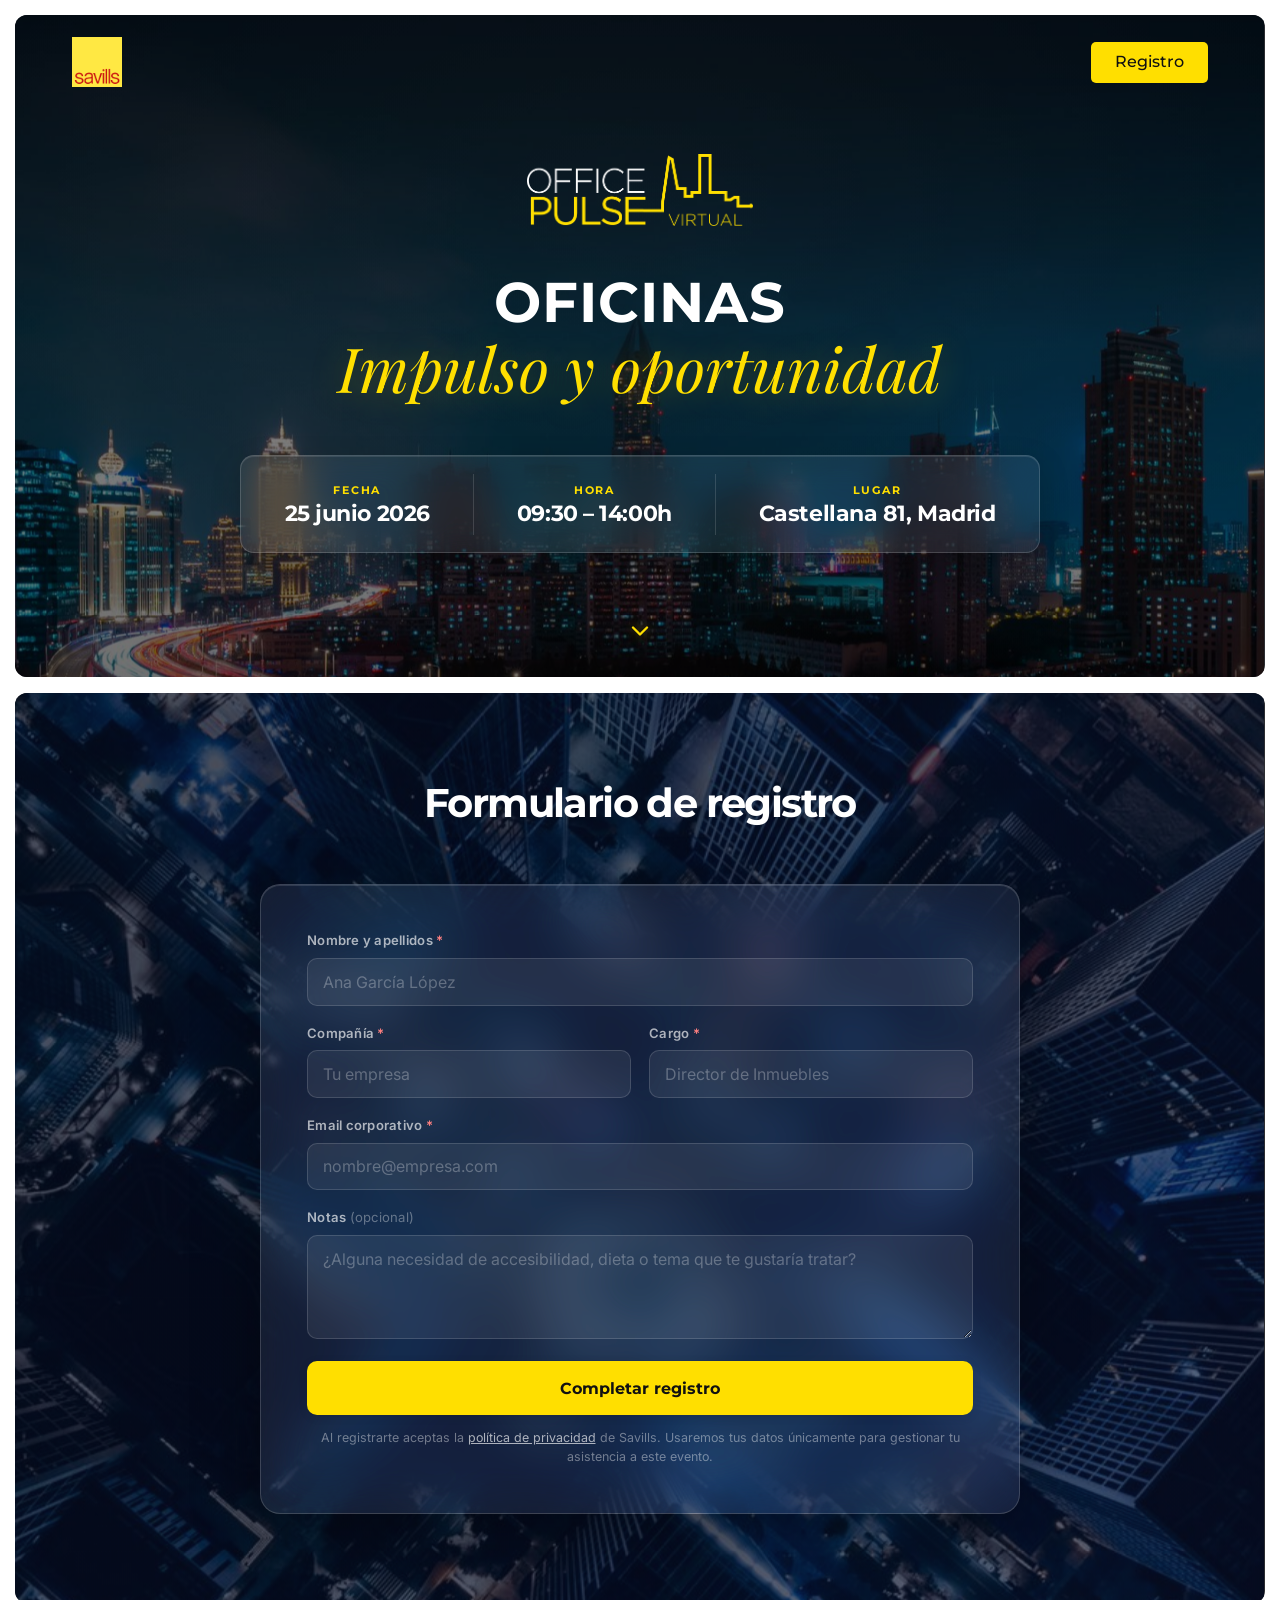
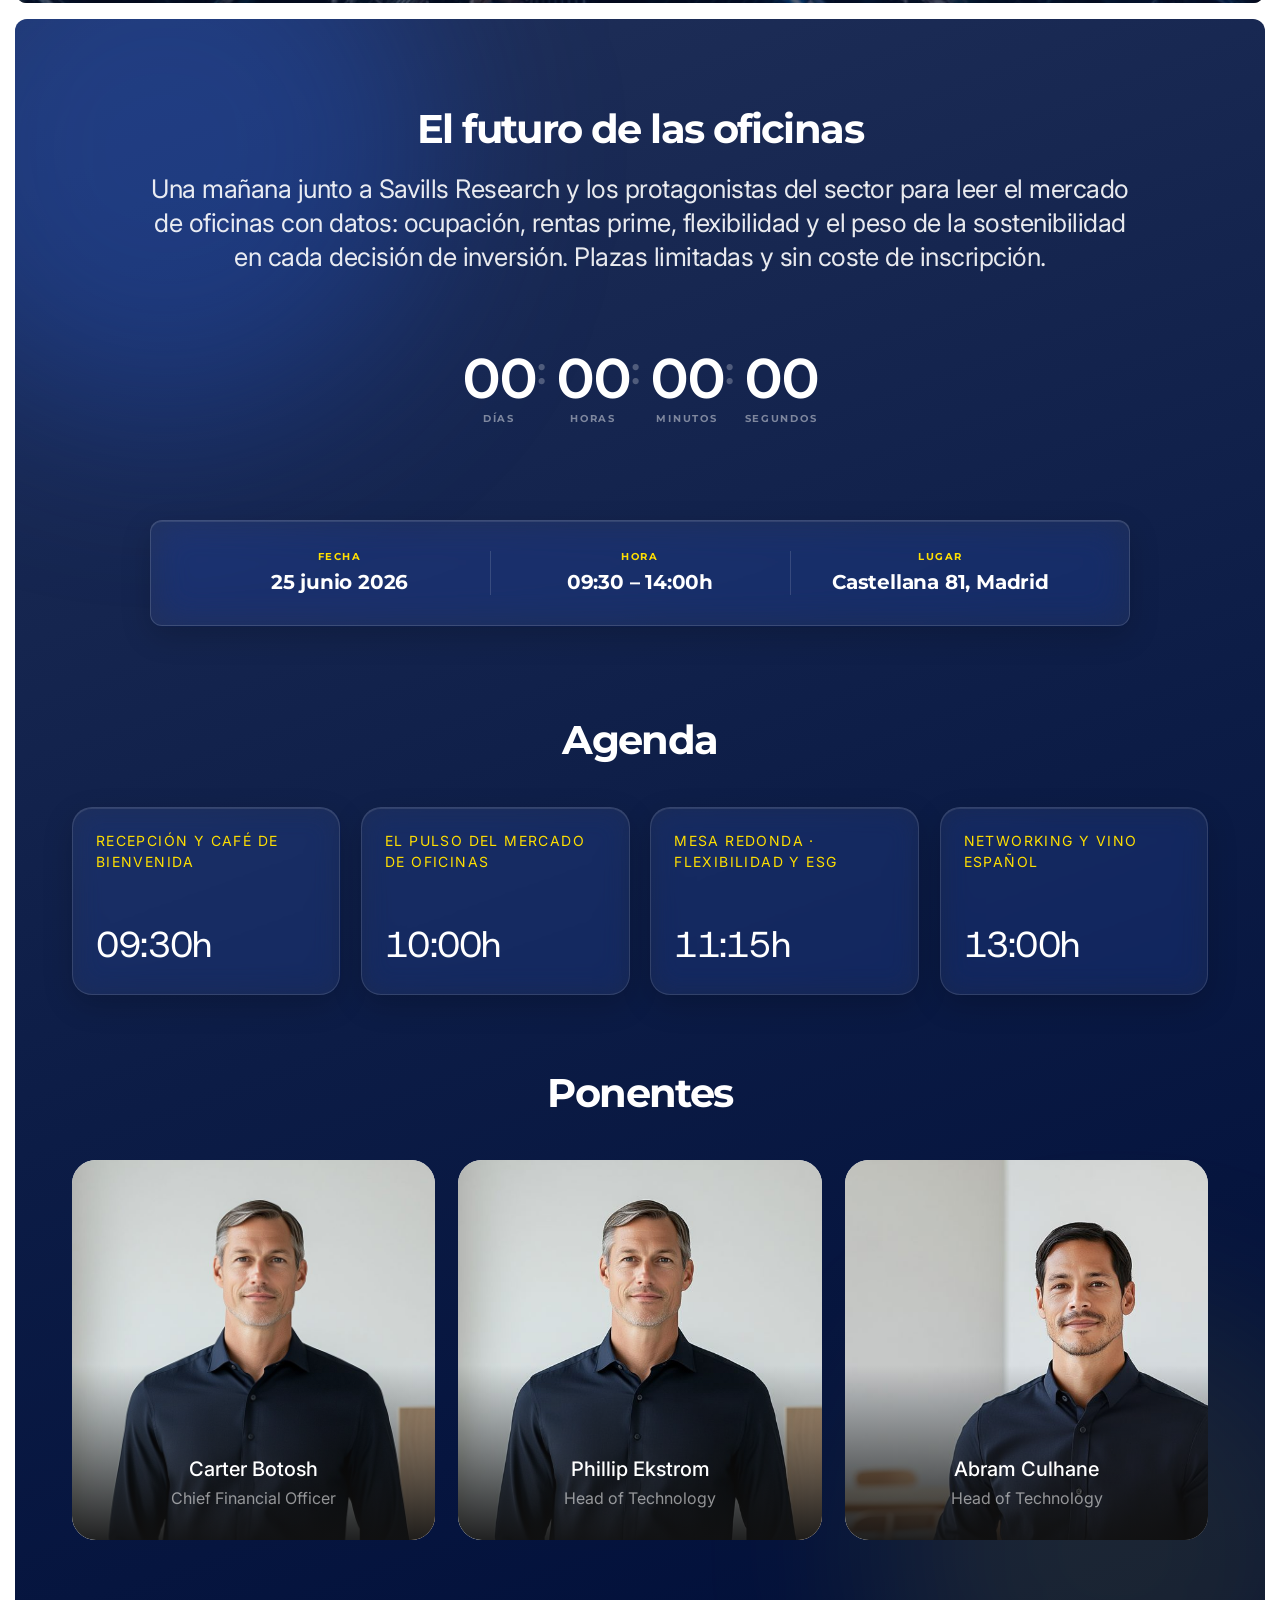
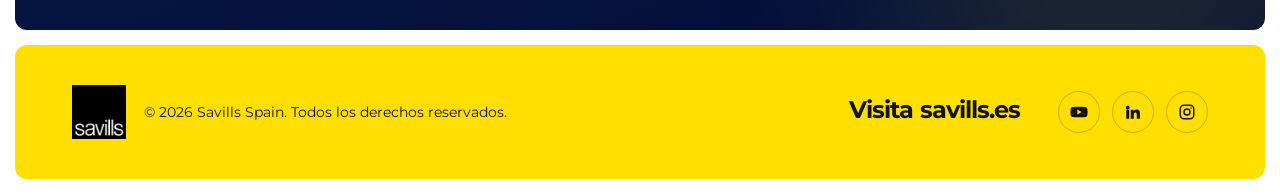
==== commit 687cad0f: "feat: agrupar info en un bloque con orden interno + popup de gracias con calendario Secciones de inf" ====
--- a/index.html
+++ b/index.html
@@ -4,7 +4,7 @@
 <meta charset="UTF-8">
 <meta name="viewport" content="width=device-width, initial-scale=1.0">
 <title>OFICINAS · Impulso y oportunidad — Savills</title>
-<link rel="stylesheet" href="styles.css?v=2">
+<link rel="stylesheet" href="styles.css?v=3">
 </head>
 <body>
 <div class="page">
@@ -81,96 +81,70 @@
           <button type="submit" class="form__submit" data-bind="form.submitLabel">Completar registro</button>
           <p class="form__legal" data-bind-html="form.legal">Al registrarte aceptas la <a href="#">política de privacidad</a> de Savills. Usaremos tus datos únicamente para gestionar tu asistencia a este evento.</p>
         </div>
-        <div class="form__success">
-          <span class="check"><svg viewBox="0 0 24 24" fill="none" stroke="currentColor"><path d="m20 6-11 11L4 12"/></svg></span>
-          <h3 data-bind="form.successTitle">¡Plaza reservada!</h3>
-          <p id="success-msg" data-bind="form.successMessage">Gracias, te hemos enviado la confirmación a tu email. Nos vemos el 25 de junio.</p>
-          <button type="button" class="calbtn" id="reset-form" data-bind="form.resetLabel" style="border-radius:8px;">Registrar a otra persona</button>
-        </div>
       </form>
     </div>
   </section>
 
-  <!-- ============ COUNTDOWN ============ -->
-  <section class="info panel" data-section="countdown">
-    <div class="info__inner">
-      <div class="clock reveal" id="clock" data-target="2026-06-25T09:30:00">
-        <div class="clock__unit"><span class="clock__num" data-unit="days">00</span><span class="clock__lbl">días</span></div>
-        <div class="clock__unit"><span class="clock__num" data-unit="hours">00</span><span class="clock__lbl">horas</span></div>
-        <div class="clock__unit"><span class="clock__num" data-unit="mins">00</span><span class="clock__lbl">minutos</span></div>
-        <div class="clock__unit"><span class="clock__num" data-unit="secs">00</span><span class="clock__lbl">segundos</span></div>
-      </div>
-    </div>
-  </section>
+  <!-- ============ INFORMACIÓN DEL EVENTO (bloque único; apartados reordenables) ============ -->
+  <section class="info panel" id="evento" data-section="info">
+    <div class="info__inner" data-info-blocks>
 
-  <!-- ============ DESCRIPCIÓN DEL EVENTO ============ -->
-  <section class="info panel" id="evento" data-section="about">
-    <div class="info__inner">
-      <div class="about reveal">
-        <h2 class="sec-title" data-bind="event.name">El futuro de las oficinas</h2>
-        <p class="about__desc" data-bind="event.description">Una mañana junto a Savills Research y los protagonistas del sector para leer el mercado de oficinas con datos: ocupación, rentas prime, flexibilidad y el peso de la sostenibilidad en cada decisión de inversión. Plazas limitadas y sin coste de inscripción.</p>
-      </div>
-    </div>
-  </section>
-
-  <!-- ============ HIGHLIGHTS ============ -->
-  <section class="info panel" data-section="highlights">
-    <div class="info__inner">
-      <dl class="highlights reveal" data-list="highlights" data-item-class="highlights__item">
-        <div class="highlights__item"><dt>25 jun 2026</dt><dd>Fecha</dd></div>
-        <div class="highlights__item"><dt>09:30 – 14:00h</dt><dd>Hora</dd></div>
-        <div class="highlights__item"><dt>Castellana 81, Madrid</dt><dd>Lugar</dd></div>
-      </dl>
-    </div>
-  </section>
-
-  <!-- ============ AÑADIR AL CALENDARIO ============ -->
-  <section class="info panel" id="calendario" data-section="calendar">
-    <div class="info__inner">
-      <div class="block">
-        <h2 class="sec-title reveal">Añadir al calendario</h2>
-        <div class="calbtns reveal d1">
-          <button class="calbtn" data-cal="outlook">
-            <svg viewBox="0 0 24 24" fill="none" stroke="currentColor" stroke-width="2"><rect x="3" y="5" width="18" height="14"/><path d="m3 7 9 6 9-6"/></svg>Outlook</button>
-          <button class="calbtn" data-cal="google">
-            <svg viewBox="0 0 24 24" fill="none" stroke="currentColor" stroke-width="2"><rect x="3" y="4" width="18" height="18"/><path d="M3 9h18M8 2v4M16 2v4M12 12v5M9.5 14.5h5"/></svg>Google Calendar</button>
-          <button class="calbtn" data-cal="apple">
-            <svg viewBox="0 0 24 24" fill="currentColor"><path d="M16.4 12.9c0-2 1.6-2.9 1.7-3-1-1.4-2.4-1.6-2.9-1.6-1.3-.1-2.4.7-3 .7-.6 0-1.6-.7-2.6-.7-1.4 0-2.6.8-3.3 2-1.4 2.4-.4 6 1 7.9.7.9 1.4 2 2.4 1.9.9 0 1.3-.6 2.4-.6 1.1 0 1.4.6 2.4.6 1 0 1.6-.9 2.3-1.8.7-1 1-2 1-2-.1 0-2-.7-2-3.4ZM14.6 6.3c.5-.6.8-1.5.7-2.3-.7 0-1.6.5-2.1 1.1-.5.5-.9 1.4-.8 2.2.8.1 1.6-.4 2.2-1Z"/></svg>Apple Calendar</button>
+      <!-- información del evento (descripción) -->
+      <div class="info-block reveal" data-block="about" data-section="about">
+        <div class="about">
+          <h2 class="sec-title" data-bind="event.name">El futuro de las oficinas</h2>
+          <p class="about__desc" data-bind="event.description">Una mañana junto a Savills Research y los protagonistas del sector para leer el mercado de oficinas con datos: ocupación, rentas prime, flexibilidad y el peso de la sostenibilidad en cada decisión de inversión. Plazas limitadas y sin coste de inscripción.</p>
         </div>
       </div>
-    </div>
-  </section>
 
-  <!-- ============ AGENDA ============ -->
-  <section class="info panel" id="agenda" data-section="agenda">
-    <div class="info__inner">
-      <div class="block">
-        <h2 class="sec-title reveal">Agenda</h2>
-        <div class="stats" id="stats"><!-- cards injected --></div>
-      </div>
-    </div>
-  </section>
-
-  <!-- ============ PONENTES ============ -->
-  <section class="info panel" id="ponentes" data-section="speakers">
-    <div class="info__inner">
-      <div class="block">
-        <h2 class="sec-title reveal">Ponentes</h2>
-        <div class="speakers" data-list="speakers">
-          <figure class="spk reveal">
-            <image-slot id="spk-1" shape="rect" fit="cover" src="assets/speaker-1.jpg" placeholder="Foto del ponente"></image-slot>
-            <figcaption class="spk__cap"><div class="name">Carter Botosh</div><div class="role">Chief Financial Officer</div></figcaption>
-          </figure>
-          <figure class="spk reveal d1">
-            <image-slot id="spk-2" shape="rect" fit="cover" src="assets/speaker-2.jpg" placeholder="Foto del ponente"></image-slot>
-            <figcaption class="spk__cap"><div class="name">Phillip Ekstrom</div><div class="role">Head of Technology</div></figcaption>
-          </figure>
-          <figure class="spk reveal d2">
-            <image-slot id="spk-3" shape="rect" fit="cover" src="assets/speaker-3.jpg" placeholder="Foto del ponente"></image-slot>
-            <figcaption class="spk__cap"><div class="name">Abram Culhane</div><div class="role">Head of Technology</div></figcaption>
-          </figure>
+      <!-- cuenta regresiva -->
+      <div class="info-block reveal" data-block="countdown" data-section="countdown">
+        <div class="clock" id="clock" data-target="2026-06-25T09:30:00">
+          <div class="clock__unit"><span class="clock__num" data-unit="days">00</span><span class="clock__lbl">días</span></div>
+          <div class="clock__unit"><span class="clock__num" data-unit="hours">00</span><span class="clock__lbl">horas</span></div>
+          <div class="clock__unit"><span class="clock__num" data-unit="mins">00</span><span class="clock__lbl">minutos</span></div>
+          <div class="clock__unit"><span class="clock__num" data-unit="secs">00</span><span class="clock__lbl">segundos</span></div>
         </div>
       </div>
+
+      <!-- highlights -->
+      <div class="info-block reveal" data-block="highlights" data-section="highlights">
+        <dl class="highlights" data-list="highlights" data-item-class="highlights__item">
+          <div class="highlights__item"><dt>25 jun 2026</dt><dd>Fecha</dd></div>
+          <div class="highlights__item"><dt>09:30 – 14:00h</dt><dd>Hora</dd></div>
+          <div class="highlights__item"><dt>Castellana 81, Madrid</dt><dd>Lugar</dd></div>
+        </dl>
+      </div>
+
+      <!-- agenda -->
+      <div class="info-block reveal" data-block="agenda" data-section="agenda" id="agenda">
+        <div class="block">
+          <h2 class="sec-title">Agenda</h2>
+          <div class="stats" id="stats"><!-- cards injected --></div>
+        </div>
+      </div>
+
+      <!-- ponentes -->
+      <div class="info-block reveal" data-block="speakers" data-section="speakers" id="ponentes">
+        <div class="block">
+          <h2 class="sec-title">Ponentes</h2>
+          <div class="speakers" data-list="speakers">
+            <figure class="spk reveal">
+              <image-slot id="spk-1" shape="rect" fit="cover" src="assets/speaker-1.jpg" placeholder="Foto del ponente"></image-slot>
+              <figcaption class="spk__cap"><div class="name">Carter Botosh</div><div class="role">Chief Financial Officer</div></figcaption>
+            </figure>
+            <figure class="spk reveal d1">
+              <image-slot id="spk-2" shape="rect" fit="cover" src="assets/speaker-2.jpg" placeholder="Foto del ponente"></image-slot>
+              <figcaption class="spk__cap"><div class="name">Phillip Ekstrom</div><div class="role">Head of Technology</div></figcaption>
+            </figure>
+            <figure class="spk reveal d2">
+              <image-slot id="spk-3" shape="rect" fit="cover" src="assets/speaker-3.jpg" placeholder="Foto del ponente"></image-slot>
+              <figcaption class="spk__cap"><div class="name">Abram Culhane</div><div class="role">Head of Technology</div></figcaption>
+            </figure>
+          </div>
+        </div>
+      </div>
+
     </div>
   </section>
 
@@ -192,8 +166,33 @@
 
 </div>
 
-<script src="image-slot.js?v=2"></script>
-<script src="event-config.js?v=2"></script>
-<script src="app.js?v=2"></script>
+<!-- ============ POPUP DE GRACIAS (tras el registro) ============ -->
+<div class="thanks" id="thanks-modal" hidden>
+  <div class="thanks__backdrop" data-thanks-close></div>
+  <div class="thanks__card" role="dialog" aria-modal="true" aria-labelledby="thanks-title">
+    <button class="thanks__close" data-thanks-close aria-label="Cerrar">
+      <svg viewBox="0 0 24 24" fill="none" stroke="currentColor" stroke-width="2" stroke-linecap="round"><path d="M18 6 6 18M6 6l12 12"/></svg>
+    </button>
+    <span class="thanks__check"><svg viewBox="0 0 24 24" fill="none" stroke="currentColor" stroke-width="2.4" stroke-linecap="round" stroke-linejoin="round"><path d="m20 6-11 11L4 12"/></svg></span>
+    <h3 class="thanks__title" id="thanks-title" data-bind="form.successTitle">¡Gracias por registrarte!</h3>
+    <p class="thanks__msg" id="thanks-msg" data-bind="form.successMessage">Te hemos enviado la confirmación a tu email. Nos vemos pronto.</p>
+    <div class="thanks__cal">
+      <p class="thanks__cal-label">Añádelo a tu calendario</p>
+      <div class="calbtns">
+        <button class="calbtn" data-cal="outlook">
+          <svg viewBox="0 0 24 24" fill="none" stroke="currentColor" stroke-width="2"><rect x="3" y="5" width="18" height="14"/><path d="m3 7 9 6 9-6"/></svg>Outlook</button>
+        <button class="calbtn" data-cal="google">
+          <svg viewBox="0 0 24 24" fill="none" stroke="currentColor" stroke-width="2"><rect x="3" y="4" width="18" height="18"/><path d="M3 9h18M8 2v4M16 2v4M12 12v5M9.5 14.5h5"/></svg>Google Calendar</button>
+        <button class="calbtn" data-cal="apple">
+          <svg viewBox="0 0 24 24" fill="currentColor"><path d="M16.4 12.9c0-2 1.6-2.9 1.7-3-1-1.4-2.4-1.6-2.9-1.6-1.3-.1-2.4.7-3 .7-.6 0-1.6-.7-2.6-.7-1.4 0-2.6.8-3.3 2-1.4 2.4-.4 6 1 7.9.7.9 1.4 2 2.4 1.9.9 0 1.3-.6 2.4-.6 1.1 0 1.4.6 2.4.6 1 0 1.6-.9 2.3-1.8.7-1 1-2 1-2-.1 0-2-.7-2-3.4ZM14.6 6.3c.5-.6.8-1.5.7-2.3-.7 0-1.6.5-2.1 1.1-.5.5-.9 1.4-.8 2.2.8.1 1.6-.4 2.2-1Z"/></svg>Apple Calendar</button>
+      </div>
+    </div>
+    <button type="button" class="thanks__reset" id="reset-form" data-bind="form.resetLabel">Registrar a otra persona</button>
+  </div>
+</div>
+
+<script src="image-slot.js?v=3"></script>
+<script src="event-config.js?v=3"></script>
+<script src="app.js?v=3"></script>
 </body>
 </html>
--- a/styles.css
+++ b/styles.css
@@ -132,9 +132,10 @@
   color:var(--yellow);letter-spacing:.16em;text-transform:uppercase;
 }
 
-.info{background:var(--info-bg,linear-gradient(160deg,#0e1f4d 0%,#0c1c46 55%,#0a1838 100%));padding:clamp(40px,5vw,68px) var(--pad);}
+.info{background:var(--info-bg,linear-gradient(160deg,#0e1f4d 0%,#0c1c46 55%,#0a1838 100%));padding:clamp(48px,7vw,96px) var(--pad);}
 .info__inner{max-width:1180px;margin-inline:auto;display:flex;flex-direction:column;
   gap:clamp(44px,6vw,78px);align-items:center;}
+.info-block{width:100%;display:flex;flex-direction:column;align-items:center;}
 .info .sec-title{color:var(--info-text,#fff);}
 
 .clock{
@@ -290,13 +291,34 @@
 .form__legal a{color:rgba(255,255,255,.65);text-decoration:underline;}
 @media (max-width:520px){.form__row{grid-template-columns:1fr;}}
 
-.form__success{display:none;flex-direction:column;align-items:center;text-align:center;gap:16px;padding:clamp(28px,4vw,48px) 12px;}
-.form.done .form__body{display:none;}
-.form.done .form__success{display:flex;}
-.form__success .check{width:68px;height:68px;background:var(--yellow);border-radius:50%;display:grid;place-items:center;}
-.form__success .check svg{width:34px;height:34px;color:var(--ink);stroke-width:3;}
-.form__success h3{font-family:var(--font);font-weight:700;font-size:1.5rem;margin:0;letter-spacing:var(--tight);color:#fff;}
-.form__success p{font-family:var(--inter);color:rgba(255,255,255,.6);margin:0;max-width:36ch;}
+/* ====================================================================
+   POPUP DE GRACIAS (tras el registro)
+   ==================================================================== */
+html.modal-open{overflow:hidden;}
+.thanks{position:fixed;inset:0;z-index:1000;display:flex;align-items:center;justify-content:center;padding:20px;}
+.thanks[hidden]{display:none!important;}
+.thanks__backdrop{position:absolute;inset:0;background:rgba(8,14,30,.62);backdrop-filter:blur(4px);-webkit-backdrop-filter:blur(4px);opacity:0;transition:opacity .26s ease;}
+.thanks.show .thanks__backdrop{opacity:1;}
+.thanks__card{position:relative;z-index:1;width:min(460px,100%);background:linear-gradient(165deg,#10224f 0%,#0c1c46 60%,#0a1838 100%);
+  border:1px solid rgba(255,255,255,.10);border-radius:20px;padding:clamp(28px,4vw,44px);text-align:center;
+  box-shadow:0 30px 80px rgba(0,0,0,.5);color:#fff;
+  transform:translateY(14px) scale(.97);opacity:0;transition:transform .28s cubic-bezier(.2,.8,.2,1),opacity .28s ease;}
+.thanks.show .thanks__card{transform:translateY(0) scale(1);opacity:1;}
+.thanks__close{position:absolute;top:14px;right:14px;width:34px;height:34px;border:none;border-radius:50%;
+  background:rgba(255,255,255,.08);color:#fff;display:grid;place-items:center;transition:background .15s;}
+.thanks__close:hover{background:rgba(255,255,255,.18);}
+.thanks__close svg{width:18px;height:18px;}
+.thanks__check{width:72px;height:72px;margin:0 auto 18px;background:var(--yellow);border-radius:50%;display:grid;place-items:center;}
+.thanks__check svg{width:36px;height:36px;color:var(--ink);}
+.thanks__title{font-family:var(--font);font-weight:700;font-size:clamp(1.4rem,3.4vw,1.7rem);margin:0 0 10px;letter-spacing:var(--tight);}
+.thanks__msg{font-family:var(--inter);color:rgba(255,255,255,.7);margin:0 auto;max-width:38ch;line-height:1.4;}
+.thanks__cal{margin-top:26px;padding-top:22px;border-top:1px solid rgba(255,255,255,.12);}
+.thanks__cal-label{font-family:var(--inter);font-weight:600;font-size:.92rem;color:rgba(255,255,255,.85);margin:0 0 14px;}
+.thanks__cal .calbtns{display:flex;gap:10px;flex-wrap:wrap;justify-content:center;}
+.thanks__reset{margin-top:24px;background:none;border:none;color:rgba(255,255,255,.6);font-family:var(--inter);
+  font-weight:600;font-size:.9rem;text-decoration:underline;text-underline-offset:3px;}
+.thanks__reset:hover{color:#fff;}
+@media (max-width:520px){.thanks__cal .calbtns{flex-direction:column;}.thanks__cal .calbtns .calbtn{width:100%;}}
 
 .footer{background:var(--yellow);color:var(--ink);padding:clamp(28px,3.4vw,40px) var(--pad);
   display:flex;align-items:center;justify-content:space-between;gap:28px;flex-wrap:wrap;}
@@ -372,12 +394,14 @@
 /* — Profundidad extra en superficies glass — */
 .hero__meta,.highlights,.stat{box-shadow:0 10px 30px rgba(0,0,0,.18),inset 0 1px 0 rgba(255,255,255,.10);}
 
-/* — Info: glow ambiental sutil (una sola capa, sin animación para no
-   repetirse de forma pesada entre los paneles apilados) — */
+/* — Info: glows ambientales que derivan lentamente — */
 .info{position:relative;}
 .info__inner{position:relative;z-index:1;}
-.info::before{content:"";position:absolute;border-radius:50%;filter:blur(90px);pointer-events:none;z-index:0;
-  width:540px;height:540px;background:rgba(40,92,210,.30);top:-180px;left:-120px;}
+.info::before,.info::after{content:"";position:absolute;border-radius:50%;filter:blur(90px);pointer-events:none;z-index:0;}
+.info::before{width:540px;height:540px;background:rgba(40,92,210,.34);top:-140px;left:-120px;animation:glow-a 17s ease-in-out infinite;}
+.info::after{width:480px;height:480px;background:rgba(255,223,0,.10);bottom:-160px;right:-90px;animation:glow-b 20s ease-in-out infinite;}
+@keyframes glow-a{0%,100%{transform:translate(0,0);}50%{transform:translate(60px,40px);}}
+@keyframes glow-b{0%,100%{transform:translate(0,0);}50%{transform:translate(-50px,-30px);}}
 
 /* — Tarjetas de agenda: acento amarillo que se despliega en hover — */
 .stat{position:relative;}
@@ -434,6 +458,7 @@
 
 /* — Respeto a usuarios con movimiento reducido — */
 @media (prefers-reduced-motion:reduce){
+  .info::before,.info::after{animation:none;}
   .form__submit::after{transition:none;}
   .spk,.spk image-slot,.spk__cap,.stat::before{transition:none;}
   .to-top{transition:opacity .2s ease,visibility .2s;}
